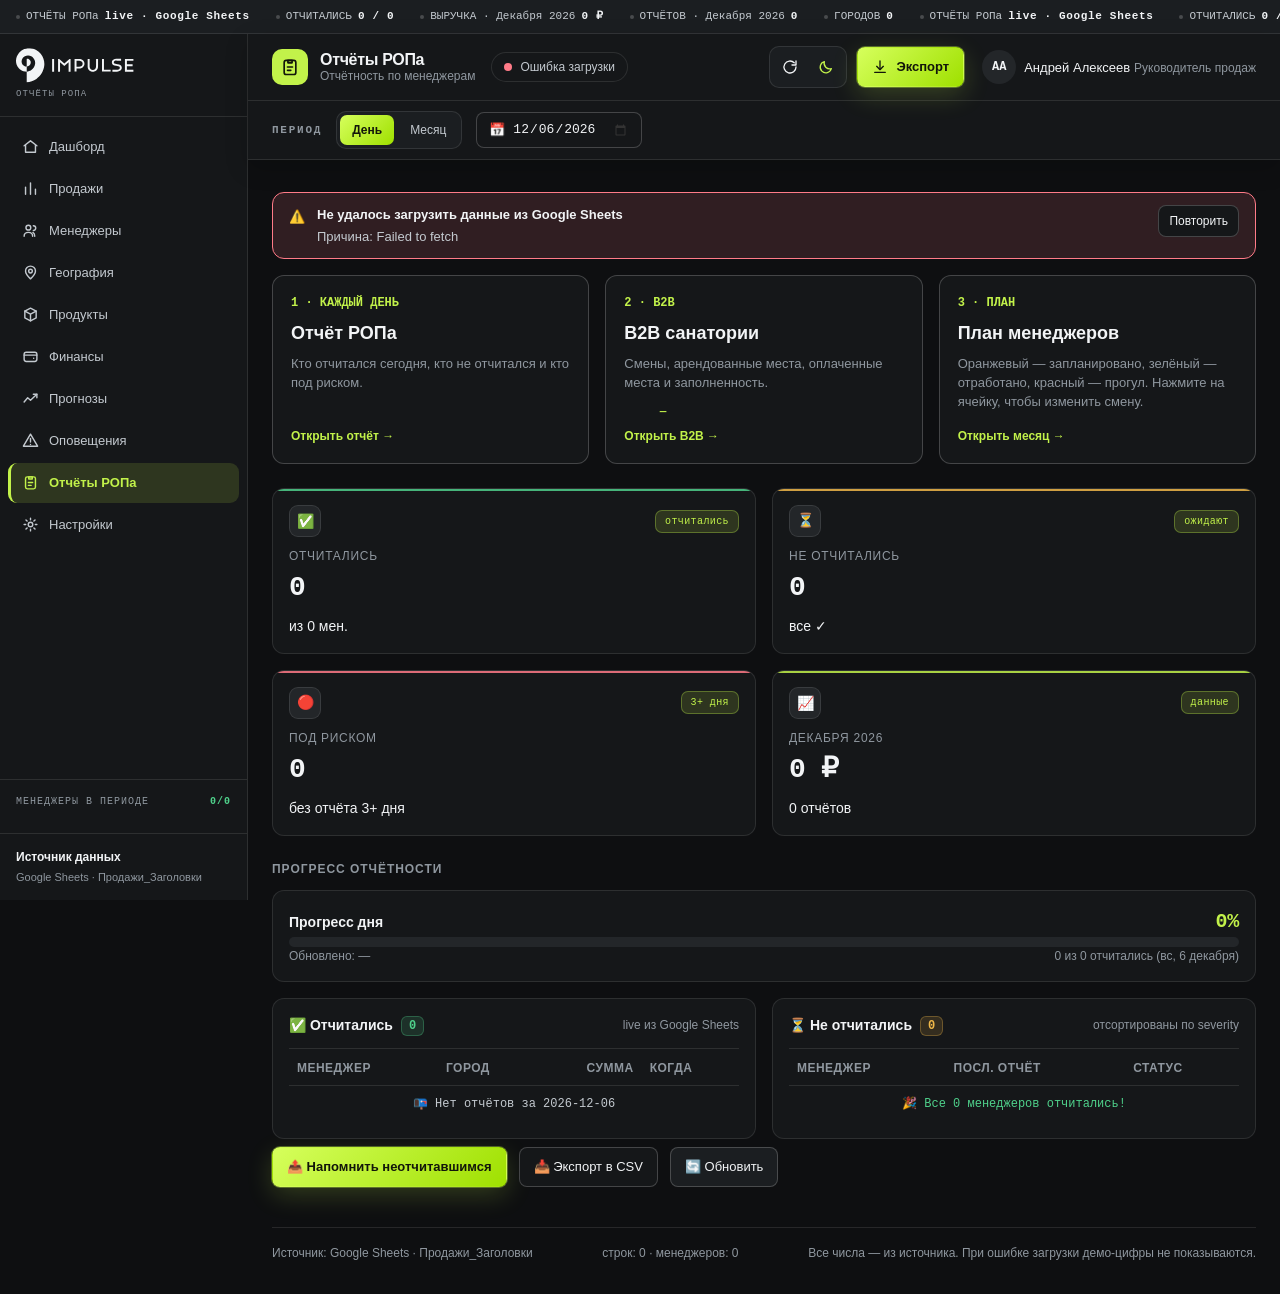
==== daily-report.html @ 3063cf3e "Plan editor: shared VPS plan in daily-report month heatmap" ====
<!DOCTYPE html>
<html lang="ru" data-theme="dark">
<head>
<meta charset="UTF-8">
<meta name="viewport" content="width=device-width, initial-scale=1">
<meta name="description" content="SalesControl — Отчёты РОПа: контроль отчётности менеджеров, календарь и детализация по дням.">
<meta name="color-scheme" content="dark light">
<meta name="theme-color" content="#0e0f11">
<link rel="icon" href="data:image/svg+xml,%3Csvg xmlns='http://www.w3.org/2000/svg' viewBox='0 0 32 32'%3E%3Crect width='32' height='32' rx='8' fill='%23c2f24a'/%3E%3Cpath d='M8 21V13M14 21V9M20 21V16M26 21V11' stroke='%230e0f11' stroke-width='3' stroke-linecap='round'/%3E%3C/svg%3E">
<title>SalesControl — Отчёты РОПа</title>
<style>
/* ============================================================
   SALESCONTROL v2 — tokens
   Одна акцентная линия (lime) + нейтральная шкала.
   Семантический цвет только для отклонений (рост/падение/риск).
   ============================================================ */
:root{
  color-scheme: dark;
  --bg:#0e0f11;
  --surface:#151719;
  --surface-2:#1b1e21;
  --surface-3:#232629;
  --line:rgba(255,255,255,.10);
  --line-strong:rgba(255,255,255,.20);
  --txt:#f2f4f6;
  --txt-2:#c3c9cf;
  --txt-3:#8f979f;
  --accent:#c2f24a;
  --accent-ink:#12160a;
  --accent-soft:rgba(194,242,74,.14);
  --pos:#4fd18b;
  --pos-soft:rgba(79,209,139,.14);
  --neg:#ff7b88;
  --neg-soft:rgba(255,123,136,.14);
  --warn:#f0b849;
  --warn-soft:rgba(240,184,73,.14);
  --c1:#8ab4ff; --c2:#e0af68; --c3:#9ece6a; --c4:#c3a0f5; --c5:#7dcfff; --c6:#f28aa0;
  --sans:-apple-system,BlinkMacSystemFont,'Segoe UI',Roboto,'Helvetica Neue',Arial,sans-serif;
  --mono:ui-monospace,SFMono-Regular,'SF Mono',Menlo,Consolas,'Liberation Mono',monospace;
  --fs-xs:12px; --fs-sm:13px; --fs-md:14px; --fs-lg:16px; --fs-xl:20px;
  --sp-1:4px; --sp-2:8px; --sp-3:12px; --sp-4:16px; --sp-6:24px; --sp-8:32px;
  --r:12px; --r-sm:8px;
  --shadow:0 1px 2px rgba(0,0,0,.28), 0 4px 12px rgba(0,0,0,.20);
  --dur:.2s;
}
[data-theme="light"]{
  color-scheme: light;
  --bg:#f7f8f9;
  --surface:#ffffff;
  --surface-2:#f2f4f6;
  --surface-3:#e8ebee;
  --line:rgba(16,20,24,.12);
  --line-strong:rgba(16,20,24,.24);
  --txt:#16191c;
  --txt-2:#41474d;
  --txt-3:#616970;
  --accent:#4a7a00;
  --accent-ink:#ffffff;
  --accent-soft:rgba(74,122,0,.10);
  --pos:#0f7a43;
  --pos-soft:rgba(15,122,67,.10);
  --neg:#c22a38;
  --neg-soft:rgba(194,42,56,.10);
  --warn:#8a5a00;
  --warn-soft:rgba(138,90,0,.10);
  --c1:#2f6fd0; --c2:#a06a12; --c3:#3f7d2f; --c4:#7449c0; --c5:#1c7c94; --c6:#c04566;
  --shadow:0 1px 2px rgba(16,20,24,.06), 0 4px 12px rgba(16,20,24,.05);
}

*,*::before,*::after{box-sizing:border-box}
html,body{margin:0;padding:0}
body{
  font-family:var(--sans);
  font-size:var(--fs-md);
  line-height:1.5;
  background:var(--bg);
  color:var(--txt);
  -webkit-font-smoothing:antialiased;
  min-height:100dvh;
}
h1,h2,h3{margin:0;font-weight:600;letter-spacing:-.01em}
button,select,input{font:inherit;color:inherit}
.num{font-family:var(--mono);font-variant-numeric:tabular-nums;letter-spacing:-.01em}
.vh{position:absolute!important;width:1px;height:1px;margin:-1px;padding:0;overflow:hidden;clip:rect(0 0 0 0);white-space:nowrap;border:0}

:focus-visible{outline:2px solid var(--accent);outline-offset:2px;border-radius:6px}
.skip{position:absolute;left:var(--sp-4);top:-60px;z-index:99;background:var(--surface);color:var(--txt);
  border:1px solid var(--line-strong);border-radius:var(--r-sm);padding:10px 14px;transition:top var(--dur)}
.skip:focus{top:var(--sp-4)}

::-webkit-scrollbar{width:10px;height:10px}
::-webkit-scrollbar-thumb{background:var(--surface-3);border-radius:8px;border:2px solid transparent;background-clip:content-box}
::-webkit-scrollbar-thumb:hover{background:var(--line-strong);background-clip:content-box}

/* ===== layout shell ===== */
.wrap{max-width:1440px;margin:0 auto;padding:20px var(--sp-6) var(--sp-8)}
@media(max-width:700px){.wrap{padding:16px var(--sp-4) var(--sp-6)}}

.topbar{position:relative;top:auto;z-index:20;background:var(--surface);border-bottom:1px solid var(--line)}
.topbar__in{max-width:1440px;margin:0 auto;padding:var(--sp-3) var(--sp-6);display:flex;align-items:center;gap:var(--sp-4);flex-wrap:wrap}
@media(max-width:700px){.topbar__in{padding:var(--sp-3) var(--sp-4)}}
.brand{display:flex;align-items:center;gap:var(--sp-3);min-width:0}
.brand__mark{width:36px;height:36px;border-radius:10px;background:var(--accent);color:var(--accent-ink);
  display:grid;place-items:center;flex-shrink:0}
.brand__mark svg{width:20px;height:20px}
.brand__name{font-size:var(--fs-lg);font-weight:600;line-height:1.15;letter-spacing:-.02em}
.brand__sub{font-size:var(--fs-xs);color:var(--txt-3);line-height:1.2}
.topbar__spacer{flex:1 1 auto}
.topbar__actions{display:flex;align-items:center;gap:var(--sp-2);flex-wrap:wrap}

.btn{display:inline-flex;align-items:center;justify-content:center;gap:var(--sp-2);
  min-height:40px;padding:0 14px;border-radius:var(--r-sm);border:1px solid var(--line-strong);
  background:var(--surface);color:var(--txt);font-size:var(--fs-sm);font-weight:500;cursor:pointer;
  transition:background var(--dur),border-color var(--dur),color var(--dur)}
.btn:hover{background:var(--surface-2);border-color:var(--txt-3)}
.btn svg{width:16px;height:16px;flex-shrink:0}
.btn--primary{background:var(--accent);color:var(--accent-ink);border-color:transparent;font-weight:600}
.btn--primary:hover{background:var(--accent);filter:brightness(1.06)}
.btn--icon{padding:0;width:40px}
.btn--sm{min-height:32px;padding:0 10px;font-size:var(--fs-xs)}
.btn[aria-pressed="true"]{border-color:var(--accent);color:var(--accent)}
.kbd{font-family:var(--mono);font-size:11px;color:var(--txt-3);border:1px solid var(--line);border-radius:5px;padding:1px 5px}

.user{display:flex;align-items:center;gap:var(--sp-2);padding-left:var(--sp-2)}
.user__ava{width:34px;height:34px;border-radius:50%;background:var(--surface-3);color:var(--txt);
  display:grid;place-items:center;font-size:var(--fs-xs);font-weight:600;font-family:var(--mono)}
.user__name{font-size:var(--fs-sm);font-weight:500;line-height:1.2}
.user__role{font-size:var(--fs-xs);color:var(--txt-3);line-height:1.2}
@media(max-width:900px){.user__meta{display:none}}

/* ===== status ===== */
.status{display:inline-flex;align-items:center;gap:var(--sp-2);font-size:var(--fs-xs);color:var(--txt-2);
  border:1px solid var(--line);border-radius:20px;padding:5px 12px;background:var(--surface)}
.status__dot{width:8px;height:8px;border-radius:50%;background:var(--txt-3);flex-shrink:0}
.status--live .status__dot{background:var(--pos)}
.status--stale .status__dot{background:var(--warn)}
.status--error .status__dot{background:var(--neg)}
.status--loading .status__dot{background:var(--c1)}

/* ===== filters ===== */
.filters{display:flex;gap:var(--sp-2);flex-wrap:wrap;padding:var(--sp-4) 0 var(--sp-2)}
.fld{display:inline-flex;flex-direction:column;gap:3px;min-width:0}
.fld label{font-size:var(--fs-xs);color:var(--txt-3)}
.fld select{min-height:40px;padding:0 32px 0 12px;border-radius:var(--r-sm);border:1px solid var(--line-strong);
  background-color:var(--surface);font-size:var(--fs-sm);cursor:pointer;appearance:none;max-width:220px;
  background-image:url("data:image/svg+xml,%3Csvg xmlns='http://www.w3.org/2000/svg' width='10' height='6' viewBox='0 0 10 6'%3E%3Cpath d='M1 1l4 4 4-4' stroke='%238f979f' stroke-width='1.5' fill='none' stroke-linecap='round'/%3E%3C/svg%3E");
  background-repeat:no-repeat;background-position:right 11px center}
.fld select:hover{border-color:var(--txt-3)}

/* ===== banner ===== */
.banner{display:flex;align-items:flex-start;gap:var(--sp-3);padding:var(--sp-3) var(--sp-4);border-radius:var(--r);
  border:1px solid var(--line-strong);background:var(--surface);margin:var(--sp-3) 0;font-size:var(--fs-sm)}
.banner--error{border-color:var(--neg);background:var(--neg-soft)}
.banner--warn{border-color:var(--warn);background:var(--warn-soft)}
.banner__ic{flex-shrink:0;margin-top:2px}
.banner__ic svg{width:18px;height:18px}
.banner__body{flex:1;min-width:0}
.banner__title{font-weight:600;margin-bottom:2px}
.banner__text{color:var(--txt-2)}

/* ===== cards & grids ===== */
.card{background:var(--surface);border:1px solid var(--line);border-radius:var(--r);padding:var(--sp-4);
  display:flex;flex-direction:column;min-width:0}
.card--quiet{background:transparent}
.card__head{display:flex;align-items:center;justify-content:space-between;gap:var(--sp-3);margin-bottom:var(--sp-3);flex-wrap:wrap}
.segs{display:flex;flex-wrap:wrap;gap:4px}
.segs .btn{min-height:28px;padding:0 9px;font-size:11px;border-radius:7px}
.segs .btn[aria-pressed="true"]{background:var(--lime);color:var(--lime-ink);border-color:transparent}
.card__title{font-size:var(--fs-md);font-weight:600}
.card__sub{font-size:var(--fs-xs);color:var(--txt-3);font-weight:400;margin-top:1px}
.card__tools{display:flex;align-items:center;gap:var(--sp-2);flex-shrink:0}

.section{margin-top:var(--sp-4)}
.section__title{font-size:var(--fs-xs);text-transform:uppercase;letter-spacing:.08em;color:var(--txt-3);
  margin:var(--sp-6) 0 var(--sp-3)}
.grid{display:grid;gap:var(--sp-4)}
.grid--hero{grid-template-columns:1.5fr 1fr 1fr}
.grid--charts{grid-template-columns:1.9fr 1fr}
.grid--mid{grid-template-columns:1.2fr 1.5fr 1fr}
.grid--bot{grid-template-columns:repeat(3,1fr)}
@media(max-width:1320px){
  .grid--hero{grid-template-columns:1fr 1fr}
  .grid--hero > :first-child{grid-column:1/-1}
  .grid--mid,.grid--bot{grid-template-columns:1fr 1fr}
  .grid--mid > :last-child,.grid--bot > :last-child{grid-column:1/-1}
}
@media(max-width:820px){
  .grid--hero,.grid--charts,.grid--mid,.grid--bot{grid-template-columns:1fr}
  .grid--hero > :first-child,.grid--mid > :last-child,.grid--bot > :last-child{grid-column:auto}
}

/* ===== KPI ===== */
.kpi__label{font-size:var(--fs-xs);color:var(--txt-3);text-transform:uppercase;letter-spacing:.06em}
.kpi__value{font-family:var(--mono);font-weight:600;letter-spacing:-.02em;line-height:1.1;margin-top:var(--sp-2)}
.card--hero .kpi__value{font-size:clamp(28px,3.4vw,40px)}
.kpi__value{font-size:clamp(22px,2.4vw,28px)}
.kpi__foot{margin-top:auto;padding-top:var(--sp-3);display:flex;align-items:center;gap:var(--sp-2);flex-wrap:wrap}
.delta{display:inline-flex;align-items:center;gap:5px;font-family:var(--mono);font-size:var(--fs-xs);font-weight:600;
  padding:3px 8px;border-radius:6px;background:var(--surface-2);color:var(--txt-2)}
.delta--up{color:var(--pos);background:var(--pos-soft)}
.delta--down{color:var(--neg);background:var(--neg-soft)}
.delta svg{width:12px;height:12px}
.delta__note{font-size:var(--fs-xs);color:var(--txt-3);font-family:var(--sans);font-weight:400}
.spark{margin-top:var(--sp-3);height:44px}
.spark svg{display:block;width:100%;height:44px}

.meter{height:8px;border-radius:6px;background:var(--surface-3);overflow:hidden;margin-top:var(--sp-2)}
.meter__fill{height:100%;border-radius:6px;background:var(--accent)}
.meter__fill--over{background:var(--pos)}
.meter__fill--risk{background:var(--warn)}
.factrow{display:flex;justify-content:space-between;gap:var(--sp-2);font-size:var(--fs-xs);color:var(--txt-2);margin-top:var(--sp-2)}
.factrow b{font-family:var(--mono);color:var(--txt);font-weight:600}

/* ===== charts ===== */
.chart{position:relative;width:100%}
.chart svg{display:block;width:100%;overflow:visible}
.chart:focus-visible{outline:2px solid var(--accent);outline-offset:4px;border-radius:6px}
.axis{display:flex;justify-content:space-between;font-family:var(--mono);font-size:var(--fs-xs);color:var(--txt-3);margin-top:var(--sp-2)}
.chart-hint{font-size:var(--fs-xs);color:var(--txt-3);margin-top:var(--sp-2)}
.tip{position:fixed;z-index:60;pointer-events:none;opacity:0;transition:opacity .12s;
  background:var(--surface);border:1px solid var(--line-strong);border-radius:var(--r-sm);
  padding:8px 11px;box-shadow:var(--shadow);font-size:var(--fs-xs);min-width:150px}
.tip[data-on="1"]{opacity:1}
.tip__t{font-weight:600;margin-bottom:4px;display:block}
.tip__r{display:flex;justify-content:space-between;gap:16px;color:var(--txt-2)}
.tip__r b{font-family:var(--mono);color:var(--txt);font-weight:600}

details.data-alt{margin-top:var(--sp-3);border-top:1px solid var(--line);padding-top:var(--sp-2)}
details.data-alt summary{font-size:var(--fs-xs);color:var(--txt-3);cursor:pointer;padding:4px 0;min-height:24px}
details.data-alt summary:hover{color:var(--txt)}
details.data-alt .scroll{max-height:220px;overflow:auto;margin-top:var(--sp-2)}

/* ===== stacked bar (payments) ===== */
.stack{display:flex;height:14px;border-radius:7px;overflow:hidden;background:var(--surface-3);gap:2px}
.stack__seg{height:100%}
.legend{display:flex;flex-direction:column;gap:2px;margin-top:var(--sp-3)}
.legend__row{display:grid;grid-template-columns:12px 1fr auto auto;align-items:center;gap:var(--sp-2);
  padding:7px 4px;border-radius:6px;font-size:var(--fs-sm)}
.legend__row:hover{background:var(--surface-2)}
.legend__dot{width:10px;height:10px;border-radius:3px}
.legend__label{color:var(--txt-2);overflow:hidden;text-overflow:ellipsis;white-space:nowrap}
.legend__pct{font-family:var(--mono);font-size:var(--fs-sm);font-weight:600;min-width:44px;text-align:right}
.legend__val{font-family:var(--mono);font-size:var(--fs-xs);color:var(--txt-3);min-width:96px;text-align:right}

/* ===== lists ===== */
.scroll{overflow-y:auto;flex:1;min-height:0}
.rank{display:grid;grid-template-columns:22px 1fr auto;align-items:center;gap:var(--sp-3);
  padding:8px 6px;border-radius:var(--r-sm)}
.rank:hover{background:var(--surface-2)}
.rank__n{font-family:var(--mono);font-size:var(--fs-xs);color:var(--txt-3);text-align:right}
.rank__body{min-width:0}
.rank__name{font-size:var(--fs-sm);margin-bottom:5px;white-space:nowrap;overflow:hidden;text-overflow:ellipsis}
.rank__name span{color:var(--txt-3);font-family:var(--mono);font-size:var(--fs-xs)}
.rank__track{height:6px;border-radius:4px;background:var(--surface-3);overflow:hidden}
.rank__fill{height:100%;border-radius:4px;background:var(--c1)}
.rank--lead .rank__fill{background:var(--accent)}
.rank--lead .rank__n{color:var(--accent);font-weight:700}
.rank__val{font-family:var(--mono);font-size:var(--fs-sm);font-weight:600;text-align:right;white-space:nowrap}

.feed{display:flex;flex-direction:column;gap:2px}
.feed__i{display:flex;gap:var(--sp-3);align-items:flex-start;padding:8px 6px;border-radius:var(--r-sm)}
.feed__i:hover{background:var(--surface-2)}
.feed__ic{width:26px;height:26px;border-radius:8px;display:grid;place-items:center;flex-shrink:0;
  background:var(--pos-soft);color:var(--pos)}
.feed__ic svg{width:14px;height:14px}
.feed__body{flex:1;min-width:0}
.feed__top{display:flex;gap:var(--sp-2);align-items:baseline;font-size:var(--fs-sm)}
.feed__amt{margin-left:auto;font-family:var(--mono);font-weight:600}
.feed__meta{font-size:var(--fs-xs);color:var(--txt-3);margin-top:1px}
.feed__time{font-family:var(--mono);font-size:var(--fs-xs);color:var(--txt-3);flex-shrink:0}

table.tbl{width:100%;border-collapse:collapse;font-size:var(--fs-sm)}
.tbl caption{text-align:left;font-size:var(--fs-xs);color:var(--txt-3);padding-bottom:var(--sp-2)}
.tbl th{text-align:left;font-size:var(--fs-xs);font-weight:600;color:var(--txt-3);padding:8px;
  border-bottom:1px solid var(--line);background:var(--surface);position:sticky;top:0;z-index:1}
.tbl td{padding:9px 8px;border-bottom:1px solid var(--line);color:var(--txt-2);font-family:var(--mono);font-size:var(--fs-xs)}
.tbl td.name{font-family:var(--sans);color:var(--txt);font-size:var(--fs-sm)}
.tbl td.amt{text-align:right;color:var(--txt);font-weight:600}
.tbl tbody tr:hover{background:var(--surface-2)}
.tbl tbody tr:last-child td{border-bottom:none}
.tag{display:inline-flex;align-items:center;gap:5px;font-size:var(--fs-xs);padding:2px 8px;border-radius:6px;
  border:1px solid var(--line-strong);color:var(--txt-2);font-family:var(--sans)}
.tag svg{width:12px;height:12px}

.alert{display:flex;align-items:center;gap:var(--sp-3);padding:10px 12px;border-radius:var(--r-sm);
  margin-bottom:6px;border:1px solid var(--line);background:var(--surface-2);width:100%;text-align:left;cursor:pointer;min-height:44px}
.alert:hover{border-color:var(--line-strong)}
.alert__ic{width:26px;height:26px;border-radius:7px;display:grid;place-items:center;flex-shrink:0}
.alert__ic svg{width:14px;height:14px}
.alert--error .alert__ic{background:var(--neg-soft);color:var(--neg)}
.alert--warn .alert__ic{background:var(--warn-soft);color:var(--warn)}
.alert__t{flex:1;font-size:var(--fs-sm);min-width:0;display:flex;flex-direction:column;gap:2px}
.alert__n{font-family:var(--mono);font-size:var(--fs-sm);font-weight:700}
.alert--error .alert__n{color:var(--neg)}
.alert--warn .alert__n{color:var(--warn)}
.badge{display:inline-flex;align-items:center;justify-content:center;min-width:22px;height:20px;padding:0 7px;
  border-radius:6px;font-family:var(--mono);font-size:var(--fs-xs);font-weight:600;background:var(--surface-3);color:var(--txt-2)}
.badge--risk{background:var(--neg-soft);color:var(--neg)}

.empty{padding:22px 8px;text-align:center;color:var(--txt-3);font-size:var(--fs-sm)}
.skeleton{border-radius:6px;background:var(--surface-3);position:relative;overflow:hidden}
.skeleton::after{content:'';position:absolute;inset:0;transform:translateX(-100%);
  background:linear-gradient(90deg,transparent,rgba(255,255,255,.06),transparent);animation:sk 1.4s infinite}
@keyframes sk{100%{transform:translateX(100%)}}
.sk-line{height:12px;margin-bottom:8px}
.sk-val{height:32px;width:60%;margin:10px 0}

/* ===== command palette ===== */
dialog.cmdk{border:1px solid var(--line-strong);border-radius:var(--r);padding:0;width:min(560px,92vw);
  background:var(--surface);color:var(--txt);box-shadow:var(--shadow);margin-top:12vh}
dialog.cmdk::backdrop{background:rgba(0,0,0,.55)}
.cmdk__in{display:flex;align-items:center;gap:var(--sp-3);padding:14px 16px;border-bottom:1px solid var(--line)}
.cmdk__in svg{width:18px;height:18px;color:var(--txt-3);flex-shrink:0}
.cmdk__in input{flex:1;background:none;border:none;outline:none;font-size:var(--fs-lg)}
.cmdk__list{max-height:min(50vh,380px);overflow-y:auto;padding:6px;margin:0;list-style:none}
.cmdk__i{display:flex;align-items:center;gap:var(--sp-3);padding:10px 12px;border-radius:var(--r-sm);
  cursor:pointer;font-size:var(--fs-sm);width:100%;text-align:left;background:none;border:1px solid transparent;min-height:44px}
.cmdk__i[aria-selected="true"]{background:var(--accent-soft);border-color:var(--accent)}
.cmdk__i svg{width:16px;height:16px;color:var(--txt-3);flex-shrink:0}
.cmdk__meta{margin-left:auto;font-family:var(--mono);font-size:var(--fs-xs);color:var(--txt-3)}

.foot{margin-top:var(--sp-8);padding-top:var(--sp-4);border-top:1px solid var(--line);
  font-size:var(--fs-xs);color:var(--txt-3);display:flex;gap:var(--sp-4);flex-wrap:wrap;justify-content:space-between}
.foot a{color:var(--txt-2)}

@media print{
  .topbar,.filters,.foot,.card__tools,.skip,dialog{display:none!important}
  body{background:#fff;color:#000}
  .card{break-inside:avoid;border-color:#ccc}
  .grid{gap:8px}
}
@media(prefers-reduced-motion:reduce){
  *{animation-duration:.001ms!important;animation-iteration-count:1!important;transition-duration:.001ms!important}
}










/*SKIN-START — лайм-скин + анимации (шрифты не меняются) */
:root{
  --lime:#c2f24a; --lime-ink:#12160a; --lime-soft:rgba(194,242,74,.14);
  --violet:#a07bff; --violet-soft:rgba(139,92,255,.16);
  --grad-lime:linear-gradient(135deg,#d6ff5c,#9fe000);
  --grad-violet:linear-gradient(135deg,#a07bff,#6d3bff);
  --grad-hero:radial-gradient(120% 140% at 0% 0%,#1b2a22 0%,var(--surface) 46%),
              linear-gradient(135deg,rgba(194,242,74,.16),rgba(139,92,255,.12));
  --glow-lime:0 0 0 1px rgba(194,242,74,.35),0 8px 26px rgba(194,242,74,.20);
  --ease:cubic-bezier(.16,1,.3,1);
}
[data-theme="light"]{
  --lime:#4a7a00; --lime-ink:#12160a; --lime-soft:rgba(122,190,0,.16);
  --violet:#5a2ce0; --violet-soft:rgba(109,59,255,.10);
  --grad-lime:linear-gradient(135deg,#cbf75f,#93d400);
  --grad-violet:linear-gradient(135deg,#7d55ff,#5a2ce0);
  --grad-hero:radial-gradient(120% 140% at 0% 0%,#eefbd6 0%,#fff 46%),
              linear-gradient(135deg,rgba(122,190,0,.16),rgba(109,59,255,.08));
  --glow-lime:0 0 0 1px rgba(122,190,0,.40),0 10px 28px rgba(122,190,0,.16);
}

/* бегущая строка */
.loadbar{position:fixed;top:0;left:0;height:2px;width:0;z-index:500;background:var(--grad-lime);
  box-shadow:0 0 10px rgba(194,242,74,.55);animation:loadbar 1.1s var(--ease) forwards}
@keyframes loadbar{to{width:100%;opacity:0}}

.ticker{position:sticky;top:0;z-index:60;height:34px;overflow:hidden;
  background:var(--surface-2);border-bottom:1px solid var(--line)}
.ticker__track{display:flex;align-items:center;gap:26px;height:100%;width:max-content;white-space:nowrap;
  padding-left:16px;animation:tick-scroll 52s linear infinite}
.ticker:hover .ticker__track,.ticker:focus-within .ticker__track{animation-play-state:paused}
@keyframes tick-scroll{to{transform:translateX(-50%)}}
.tick{display:inline-flex;align-items:center;gap:6px;font-family:var(--mono);font-size:11px;color:var(--txt-2)}
.tick b{color:var(--txt);font-weight:600;letter-spacing:.06em}
.tick .up{color:var(--pos)} .tick .down{color:var(--neg)} .tick .flat{color:var(--txt-3)}
.tick__dot{width:4px;height:4px;border-radius:50%;background:var(--line-strong);flex:0 0 4px}

/* каркас: сайдбар + контент */
.app{display:flex;align-items:flex-start}
.mainc{flex:1;min-width:0;position:relative}
.mainc::before{content:'';position:absolute;inset:0;pointer-events:none;z-index:0;
  background-image:radial-gradient(var(--line) .7px,transparent .7px);background-size:26px 26px;opacity:.6;
  -webkit-mask:radial-gradient(ellipse 85% 55% at 50% 0%,#000,transparent 80%);
  mask:radial-gradient(ellipse 85% 55% at 50% 0%,#000,transparent 80%)}
.mainc > *{position:relative;z-index:1}

.sidebar{position:sticky;top:34px;flex:0 0 248px;width:248px;height:calc(100dvh - 34px);overflow:auto;
  display:flex;flex-direction:column;background:var(--surface);border-right:1px solid var(--line);z-index:50}
.sb__logo{display:flex;align-items:center;gap:11px;padding:14px 16px;border-bottom:1px solid var(--line)}
.sb__mark{width:34px;height:34px;border-radius:9px;background:var(--grad-lime);color:var(--lime-ink);
  display:flex;align-items:center;justify-content:center;box-shadow:var(--glow-lime);flex:0 0 34px}
.sb__mark svg{width:19px;height:19px}
.sb__name{display:block;font-size:13px;font-weight:700;letter-spacing:.06em}
.sb__sub{display:block;font-family:var(--mono);font-size:9px;color:var(--txt-3);letter-spacing:.12em;text-transform:uppercase}
.nav{padding:10px 8px;flex:1;display:flex;flex-direction:column;gap:2px}
.nav__item{display:flex;align-items:center;gap:10px;padding:9px 11px;border-radius:9px;min-height:40px;
  background:none;border:0;border-left:3px solid transparent;color:var(--txt-2);font:inherit;font-size:13px;
  text-align:left;cursor:pointer;transition:background .2s var(--ease),color .2s var(--ease)}
.nav__item:hover{background:var(--surface-2);color:var(--txt)}
.nav__item[aria-current="true"]{background:var(--lime-soft);color:var(--lime);border-left-color:var(--lime);font-weight:600}
.nav__item svg{width:17px;height:17px;flex:0 0 17px}
.nav__badge{margin-left:auto}
.sb__block{padding:14px 16px;border-top:1px solid var(--line)}
.sb__head{display:flex;justify-content:space-between;align-items:center;font-family:var(--mono);font-size:10px;
  letter-spacing:.1em;text-transform:uppercase;color:var(--txt-3);margin-bottom:10px}
.sb__head b{font-family:var(--mono);color:var(--pos);font-weight:600}
.avatars{display:flex;flex-wrap:wrap;gap:5px}
.avatar{width:27px;height:27px;border-radius:50%;display:flex;align-items:center;justify-content:center;
  font-family:var(--mono);font-size:9px;font-weight:600;color:#0b0f08;transition:transform .25s var(--ease)}
.avatar:hover{transform:translateY(-2px) scale(1.08)}
.avatar--more{background:var(--surface-3);color:var(--txt-2);border:1px solid var(--line)}
.sb__t{font-size:12px;font-weight:600;margin-bottom:4px}
.sb__d{font-size:11px;color:var(--txt-3);line-height:1.45}

/* кнопки и бейджи */
.btn--lime{background:var(--grad-lime);color:var(--lime-ink);border-color:transparent;box-shadow:var(--glow-lime);font-weight:600}
.btn--lime:hover{transform:translateY(-2px)}
.btn--violet{background:var(--grad-violet);color:#fff;border-color:transparent;font-weight:600}
.btn--violet:hover{transform:translateY(-2px);box-shadow:0 8px 24px rgba(139,92,255,.32)}
.btn{transition:transform .2s var(--ease),border-color .2s,color .2s,background .2s}
.btn--dot{position:relative}
.badge--float{position:absolute;top:-7px;right:-7px;min-width:19px;height:19px;padding:0 5px;border-radius:9px;
  background:var(--neg);color:#12160a;font-family:var(--mono);font-size:10px;font-weight:700;
  display:flex;align-items:center;justify-content:center}
.chip{display:inline-flex;align-items:center;gap:4px;font-family:var(--mono);font-size:10px;padding:3px 9px;
  border-radius:7px;color:var(--lime);background:var(--lime-soft);
  border:1px solid color-mix(in srgb,var(--lime) 32%,transparent);letter-spacing:.04em}
.chip--mut{color:var(--txt-3);background:var(--surface-2);border-color:var(--line)}
.status--live .status__dot{animation:led 2.4s ease-in-out infinite}
@keyframes led{0%,100%{opacity:1}50%{opacity:.35}}

/* KPI-карточки */
.card{transition:transform .3s var(--ease),border-color .3s var(--ease),box-shadow .3s var(--ease);
  animation:rise-in .45s var(--ease) both}
.grid > .card:nth-child(2){animation-delay:.04s}
.grid > .card:nth-child(3){animation-delay:.08s}
.grid > .card:nth-child(4){animation-delay:.12s}
.grid > .card:nth-child(5){animation-delay:.16s}
@keyframes rise-in{from{opacity:0;transform:translateY(10px)}to{opacity:1;transform:none}}
.card--kpi{position:relative;overflow:hidden}
.card--kpi::before{content:'';position:absolute;top:0;left:0;right:0;height:2px;background:var(--acc,var(--lime));opacity:.85}
.card--kpi:hover{transform:translateY(-4px);border-color:var(--line-strong);box-shadow:0 16px 36px rgba(0,0,0,.28)}
[data-theme="light"] .card--kpi:hover{box-shadow:0 16px 32px rgba(16,25,10,.12)}
.kpi__top{display:flex;align-items:center;justify-content:space-between;gap:8px;margin-bottom:10px}
.kpi__ic{width:32px;height:32px;border-radius:9px;display:flex;align-items:center;justify-content:center;
  background:var(--surface-3);border:1px solid var(--line);color:var(--acc,var(--lime))}
.kpi__ic svg{width:17px;height:17px}

/* топ-менеджер */
.card--tm{background:var(--grad-hero);border-color:var(--line-strong);position:relative;overflow:hidden}
.tm__crown{position:absolute;top:-10px;right:14px;font-size:92px;line-height:1;opacity:.16;transform:rotate(12deg);pointer-events:none;filter:saturate(.6)}
.tm__body{display:flex;align-items:center;gap:12px;margin-top:4px}
.tm__ava{width:46px;height:46px;border-radius:50%;background:var(--grad-violet);color:#fff;flex:0 0 46px;
  display:flex;align-items:center;justify-content:center;font-family:var(--mono);font-size:15px;font-weight:700}
.tm__name{font-size:16px;font-weight:700;letter-spacing:-.01em;overflow:hidden;text-overflow:ellipsis;white-space:nowrap}
.tm__rev{font-family:var(--mono);font-size:18px;font-weight:700;color:var(--lime);letter-spacing:-.03em;margin-top:2px}
.ring{position:relative;width:52px;height:52px;flex:0 0 52px}
.ring svg{transform:rotate(-90deg);display:block}
.ring i{position:absolute;inset:0;display:flex;align-items:center;justify-content:center;font-style:normal;
  font-family:var(--mono);font-size:11px;font-weight:700;color:var(--lime)}
.tm__stats{display:flex;gap:16px;margin-top:12px;padding-top:12px;border-top:1px solid var(--line)}
.tm__stat{display:flex;flex-direction:column;gap:2px}
.tm__stat span{font-family:var(--mono);font-size:9.5px;letter-spacing:.1em;text-transform:uppercase;color:var(--txt-3)}
.tm__stat b{font-family:var(--mono);font-size:14px;font-weight:700}

/* сетка героя: выручка · план · средний */
.grid--hero{grid-template-columns:1.4fr 1fr 1fr}
@media(max-width:1560px){
  .grid--hero{grid-template-columns:1.4fr 1fr 1fr}
  .grid--hero > .card--tm{grid-column:span 4}
  .card--tm .tm__body{gap:16px}
}
@media(max-width:1180px){
  .grid--hero{grid-template-columns:repeat(2,1fr)}
  .grid--hero > .card--tm{grid-column:span 2}
}
@media(max-width:900px){
  .app{flex-direction:column}
  .sidebar{position:static;width:100%;flex:none;height:auto;border-right:none;border-bottom:1px solid var(--line)}
  .nav{flex-direction:row;overflow-x:auto;padding:8px}
  .nav__item{white-space:nowrap;border-left:0;border-bottom:3px solid transparent}
  .nav__item[aria-current="true"]{border-left-color:transparent;border-bottom-color:var(--lime)}
  .sb__block{display:none}
  .grid--hero,.grid--hero > .card--tm{grid-template-columns:1fr;grid-column:auto}
}
@media print{.ticker,.sidebar,.loadbar{display:none!important}}
@media(prefers-reduced-motion:reduce){
  .ticker__track,.loadbar,.card{animation:none!important}
  .card--kpi:hover,.btn--lime:hover,.btn--violet:hover{transform:none}
  .status--live .status__dot{animation:none}
}
@keyframes spark-dash{to{stroke-dashoffset:0}}
.sum__p{margin:0 0 10px;font-size:13px;line-height:1.55;color:var(--txt-2)}
.sum__p:first-child{color:var(--txt);font-weight:600}

/* широкая карточка топ-менеджера: герой слева, статы справа */
@media(min-width:1181px){
  .grid--hero > .card--tm{display:grid;column-gap:28px;align-items:center;
    grid-template-columns:minmax(320px,560px) 1fr;
    grid-template-areas:"top top" "label label" "body stats"}
  .grid--hero > .card--tm .kpi__top{grid-area:top}
  .grid--hero > .card--tm .kpi__label{grid-area:label}
  .grid--hero > .card--tm .tm__body{grid-area:body}
  .grid--hero > .card--tm .tm__stats{grid-area:stats;justify-self:end;border-top:0;margin-top:0;padding-top:0;gap:32px}
}
@media(max-width:560px){.user{display:none}.topbar__actions{gap:8px}}

/* —— шапка v3: два яруса, группы действий, отдельная панель фильтров —— */
.mainc > .topbar{position:relative;top:auto;z-index:20;background:var(--surface)}
.topbar__in{padding:12px var(--sp-6);gap:16px;flex-wrap:nowrap}
.brand__txt{display:flex;flex-direction:column;min-width:0}
.topbar__actions{gap:10px;flex-wrap:nowrap}
.iconbar{display:flex;align-items:center;gap:2px;padding:3px;border:1px solid var(--line);border-radius:10px;background:var(--surface-2)}
.iconbar .btn--icon{border:0;background:transparent;min-width:34px;width:34px;height:34px;min-height:34px;border-radius:8px}
.iconbar .btn--icon:hover{background:var(--surface-3)}
.btn--quiet{background:var(--surface-2)}
.topbar__filters{border-top:1px solid var(--line);background:var(--surface)}
.filterbar{max-width:1440px;margin:0 auto;padding:10px var(--sp-6);display:flex;align-items:center;gap:14px;flex-wrap:wrap}
.filterbar__lb{font-family:var(--mono);font-size:11px;font-weight:600;letter-spacing:.16em;text-transform:uppercase;color:var(--txt-3)}
.filters{padding:0;gap:8px;flex:1 1 auto}
.fld{flex-direction:row;align-items:center;gap:7px}
.fld label{font-family:var(--mono);font-size:11px;letter-spacing:.06em;text-transform:uppercase;color:var(--txt-3);white-space:nowrap}
.fld select{min-height:36px;background:var(--surface);border-color:var(--line)}
.fld select:focus-visible{border-color:var(--lime)}
.fld input[type="date"],.fld input[type="month"]{min-height:36px;padding:0 10px;border-radius:var(--r-sm);border:1px solid var(--line);background-color:var(--surface);color:var(--txt);font-family:var(--mono);font-size:var(--fs-sm);cursor:pointer}
html[data-theme="dark"] .fld input[type="date"]::-webkit-calendar-picker-indicator,html[data-theme="dark"] .fld input[type="month"]::-webkit-calendar-picker-indicator{filter:invert(.7)}
@media(max-width:1100px){
  .topbar__in{flex-wrap:wrap}
  .topbar__spacer{display:none}
  .topbar__actions{width:100%;justify-content:flex-start;flex-wrap:wrap}
}
@media(max-width:700px){.filterbar{padding:10px var(--sp-4) 12px}.filters{display:grid;grid-template-columns:1fr 1fr;gap:8px 10px;width:100%}.fld{flex-direction:column;align-items:stretch;gap:3px;min-width:0}.fld select{width:100%}}

/* —— топ-менеджер внутри рейтинга менеджеров —— */
.tmw{position:relative;overflow:hidden;display:flex;align-items:center;gap:14px;
  margin:0 0 14px;padding:14px 16px;border:1px solid var(--line-strong);border-radius:var(--r);
  background:var(--grad-hero)}
.tmw::before{content:"";position:absolute;inset:0 auto 0 0;width:3px;background:var(--grad-lime)}
.tmw__crown{position:absolute;top:-10px;right:6px;font-size:52px;line-height:1;opacity:.10;transform:rotate(12deg);pointer-events:none;filter:saturate(.5)}
.tmw__main{flex:1 1 auto;min-width:0;display:flex;flex-direction:column;gap:2px}
.tmw__lb{font-family:var(--mono);font-size:10px;font-weight:600;letter-spacing:.1em;text-transform:uppercase;color:var(--txt-3);white-space:nowrap;overflow:hidden;text-overflow:ellipsis}
.tmw__main{padding-right:6px}
.tmw .tm__name{font-size:15px}
.tmw .tm__rev{font-size:19px;margin-top:0}
.tmw .tm__stats{margin-top:8px;padding-top:8px;border-top:1px solid var(--line);gap:22px}
.tmw .tm__ava{width:44px;height:44px;flex:0 0 44px}
.tmw .ring{flex:0 0 52px}
@media(max-width:520px){.tmw{flex-wrap:wrap}.tmw .ring{order:3}}
.chip--demo{border-color:var(--lime);color:var(--lime);font-family:var(--mono);font-size:10px;letter-spacing:.14em}
/*SKIN-END*/

/* —— логотип Impulse (вместо плейсхолдера SALESCONTROL) —— */
.logo-impulse{display:block;color:var(--txt);flex:0 0 auto}
.sb__logo--impulse{flex-direction:column;align-items:flex-start;gap:5px}
.sb__logo .logo-impulse{width:118px;height:35px}
.brand .logo-impulse{width:134px;height:39px}


/* ============================================================
   Отчёты РОПа — page additions (tokens inherited from dashboard)
   ============================================================ */
a.nav__item{text-decoration:none}
.grid--kpi4{grid-template-columns:repeat(4,1fr)}
@media(max-width:1280px){.grid--kpi4{grid-template-columns:1fr 1fr}}
@media(max-width:720px){.grid--kpi4{grid-template-columns:1fr}}

.progress-header{display:flex;justify-content:space-between;align-items:baseline;gap:var(--sp-3)}
.progress-title{font-size:var(--fs-md);font-weight:600}
.progress-percent{font-family:var(--mono);font-size:var(--fs-xl);font-weight:700;color:var(--lime)}
.progress-bar{height:10px;border-radius:6px;background:var(--surface-3);overflow:hidden}
.progress-fill{height:100%;border-radius:6px;background:var(--grad-lime);transition:width .4s var(--ease)}
.progress-meta{display:flex;justify-content:space-between;gap:var(--sp-2);font-size:var(--fs-xs);color:var(--txt-3);flex-wrap:wrap}

.reports-row{display:grid;grid-template-columns:1fr 1fr;gap:var(--sp-4)}
@media(max-width:1024px){.reports-row{grid-template-columns:1fr}}

.report-table{display:flex;flex-direction:column;min-width:0}
.report-table__header{display:flex;justify-content:space-between;align-items:center;gap:var(--sp-3);padding-bottom:var(--sp-3);border-bottom:1px solid var(--line);margin-bottom:2px;flex-wrap:wrap}
.report-table__title{font-size:var(--fs-md);font-weight:600;display:flex;align-items:center;gap:var(--sp-2);flex-wrap:wrap}
.report-table__hint{font-size:var(--fs-xs);color:var(--txt-3)}
.badge--reported{background:var(--pos-soft);color:var(--pos);border:1px solid color-mix(in srgb,var(--pos) 30%,transparent)}
.badge--pending{background:var(--warn-soft);color:var(--warn);border:1px solid color-mix(in srgb,var(--warn) 30%,transparent)}
.report-table table{width:100%;border-collapse:collapse;font-size:var(--fs-sm)}
.report-table th{text-align:left;font-size:var(--fs-xs);font-weight:600;letter-spacing:.04em;text-transform:uppercase;color:var(--txt-3);padding:8px;border-bottom:1px solid var(--line)}
.report-table td{padding:9px 8px;border-bottom:1px solid var(--line);color:var(--txt-2);font-family:var(--mono);font-size:var(--fs-xs)}
.report-table td.dim{color:var(--txt-3)}
.report-table td.amt{text-align:right;color:var(--txt);font-weight:600}
.report-table tbody tr:hover{background:var(--surface-2)}
.report-table tbody tr:last-child td{border-bottom:none}
.manager-cell{display:flex;align-items:center;gap:10px;min-width:0}
.manager-cell .avatar{flex:0 0 27px}
.manager-name{font-family:var(--sans);font-size:var(--fs-sm);color:var(--txt);font-weight:500;white-space:nowrap;overflow:hidden;text-overflow:ellipsis}
.severity-critical{color:var(--neg);font-weight:600}
.severity-warning{color:var(--warn);font-weight:600}
.severity-info{color:var(--txt-3)}
.status-dot{display:inline-block;width:8px;height:8px;border-radius:50%;margin-right:6px}
.status-dot--critical{background:var(--neg)}
.status-dot--warning{background:var(--warn)}
.status-dot--info{background:var(--txt-3)}

.heatmap-wrap{overflow-x:auto;padding:2px}
.heatmap{display:grid;grid-template-columns:220px repeat(var(--days,31),32px);gap:2px;font-size:11px;width:max-content;min-width:100%}
.heatmap__cell{height:32px;display:flex;align-items:center;justify-content:center;border-radius:6px;font-size:10px;color:var(--txt-3)}
.heatmap__cell--name{background:transparent;justify-content:flex-start;padding-left:12px;font-size:var(--fs-sm);color:var(--txt);gap:8px}
.heatmap__cell--day-num{background:var(--surface-2);color:var(--txt-3);border:1px solid var(--line)}
.heatmap__cell--weekend{background:var(--surface-3);color:var(--txt-3)}
.heatmap__cell--inactive{background:var(--surface-2);color:var(--txt-3)}
.heatmap__cell--reported{background:var(--pos);color:#0b0f08;font-weight:700}
.heatmap__cell--plan{background:var(--warn);color:#171307;font-weight:600}
.heatmap__cell--plan-done{background:var(--pos);color:#0b0f08;font-weight:700}
.heatmap__cell--plan-missed{background:var(--neg);color:#fff;font-weight:700}
.heatmap__cell--removed{background:var(--surface-3);color:var(--txt-3);font-style:italic}
.heatmap__cell[role="button"]{cursor:pointer;transition:transform .16s var(--ease),border-color .16s var(--ease);min-width:32px;min-height:32px}
.heatmap__cell[role="button"]:hover,.heatmap__cell[role="button"]:focus-visible{transform:translateY(-2px);border:1px solid var(--lime);outline:none}
.plan-source-status{font-size:var(--fs-xs);color:var(--txt-3);margin-left:auto}
.plan-source-status--error{color:var(--neg)}
.plan-modal[hidden]{display:none}
.plan-modal{position:fixed;inset:0;z-index:200;display:grid;place-items:center;padding:12px}
.plan-modal__backdrop{position:absolute;inset:0;background:rgba(0,0,0,.68)}
.plan-modal__dialog{position:relative;width:min(520px,calc(100vw - 24px));padding:24px;border:1px solid var(--line-strong);border-radius:var(--r);background:var(--surface);box-shadow:var(--shadow)}
.plan-modal__dialog h2{font-size:20px;margin-bottom:6px}
.plan-modal__context{margin:0 0 20px;color:var(--txt-2);font-size:var(--fs-sm)}
.plan-modal__dialog label{display:block;margin-bottom:6px;color:var(--txt-2);font-size:var(--fs-sm);font-weight:600}
.plan-modal__dialog select{width:100%;min-height:44px;padding:0 12px;border:1px solid var(--line-strong);border-radius:8px;background:var(--surface-2);color:var(--txt)}
.plan-status{display:grid;grid-template-columns:1fr 1fr;gap:8px;margin-top:18px}
.plan-status button{min-height:44px;border:1px solid var(--line-strong);border-radius:8px;background:var(--surface-2);color:var(--txt-2);cursor:pointer}
.plan-status button.active{border-color:var(--lime);background:var(--accent-soft);color:var(--txt);font-weight:700}
.plan-modal__error{margin:14px 0 0;color:var(--neg);font-size:var(--fs-sm)}
.plan-modal__actions{display:flex;justify-content:flex-end;gap:8px;flex-wrap:wrap;margin-top:24px}
.plan-modal__actions button{min-height:44px;padding:0 14px;border:1px solid var(--line-strong);border-radius:8px;background:var(--surface-2);color:var(--txt);cursor:pointer}
.plan-modal__actions .btn--primary{background:var(--lime);border-color:transparent;color:var(--lime-ink);font-weight:700}
.plan-modal__actions #plan-delete{margin-right:auto;color:var(--neg)}
body.plan-modal-open{overflow:hidden}
.heatmap-legend{display:flex;align-items:center;gap:16px;flex-wrap:wrap;margin-top:var(--sp-3);font-size:var(--fs-xs);color:var(--txt-3)}
.heatmap-legend__item{display:inline-flex;align-items:center;gap:6px}
.heatmap-legend__dot{width:12px;height:12px;border-radius:4px;background:var(--surface-2);border:1px solid var(--line)}
.heatmap-legend__dot--active{background:var(--pos);border-color:transparent}
.heatmap-legend__dot--plan{background:var(--warn);border-color:transparent}
.heatmap-legend__dot--done{background:var(--pos);border-color:transparent}
.heatmap-legend__dot--missed{background:var(--neg);border-color:transparent}
.heatmap-legend__dot--weekend{background:var(--surface-3)}
.plan-controls{display:flex;align-items:end;gap:var(--sp-3);flex-wrap:wrap;margin-bottom:var(--sp-3);padding:10px 12px;border:1px solid var(--line);border-radius:var(--r-sm);background:var(--surface-2)}
.plan-controls__toggle{display:inline-flex;align-items:center;gap:7px;min-height:36px;color:var(--txt);font-size:var(--fs-sm);font-weight:600;cursor:pointer}
.plan-controls__toggle input{accent-color:var(--lime);width:16px;height:16px}
.plan-controls__field{display:flex;flex-direction:column;gap:3px;color:var(--txt-3);font-size:var(--fs-xs)}
.plan-controls__field select{min-height:36px;min-width:170px;padding:0 10px;border:1px solid var(--line-strong);border-radius:8px;background:var(--surface);color:var(--txt);font:inherit}
.plan-controls__field select:disabled{opacity:.65;cursor:not-allowed}
.plan-controls__hint{align-self:center;color:var(--txt-3);font-size:var(--fs-xs)}
.plan-controls__reset{align-self:center}
.heatmap-tip{position:fixed;z-index:120;pointer-events:none;opacity:0;transform:translateY(4px);transition:opacity .14s,transform .14s;background:var(--surface);border:1px solid var(--line-strong);border-radius:var(--r-sm);padding:9px 12px;box-shadow:var(--shadow);font-size:var(--fs-xs);min-width:150px}
.heatmap-tip[data-on="1"]{opacity:1;transform:none}
.heatmap-tip__date{font-weight:700;color:var(--txt);margin-bottom:3px}
.heatmap-tip__manager{color:var(--txt-2)}
.heatmap-tip__status{color:var(--txt-3);margin-top:4px}

.actions-row{display:flex;gap:var(--sp-3);padding:var(--sp-2) 0;flex-wrap:wrap}
.empty-state{padding:22px 8px;text-align:center;color:var(--txt-3);font-size:var(--fs-sm)}

.report-home{display:grid;grid-template-columns:repeat(3,1fr);gap:var(--sp-4);margin:var(--sp-4) 0 var(--sp-6)}
.report-home__card{display:flex;flex-direction:column;gap:8px;text-align:left;padding:18px;border:1px solid var(--line-strong);border-radius:var(--r);background:var(--surface);color:var(--txt);cursor:pointer;transition:transform .2s var(--ease),border-color .2s var(--ease),background .2s var(--ease)}
.report-home__card:hover{transform:translateY(-3px);border-color:var(--lime);background:var(--surface-2)}
.report-home__num{font-family:var(--mono);font-size:12px;color:var(--lime);font-weight:700}
.report-home__title{font-size:18px;font-weight:700}
.report-home__text{font-size:13px;color:var(--txt-3);line-height:1.45}
.report-home__action{margin-top:auto;color:var(--lime);font-size:12px;font-weight:600}
.report-home__progress{display:flex;align-items:center;gap:8px;margin-top:2px}
.report-home__progressbar{height:6px;flex:1;border-radius:6px;background:var(--surface-3);overflow:hidden}
.report-home__progressfill{height:100%;width:0;background:var(--grad-lime);border-radius:6px;transition:width .35s var(--ease)}
.report-home__progressvalue{font-family:var(--mono);font-size:11px;font-weight:700;color:var(--lime);min-width:34px;text-align:right}
@media(max-width:820px){.report-home{grid-template-columns:1fr}}

.b2b-grid{display:grid;grid-template-columns:repeat(4,1fr);gap:var(--sp-4);margin-bottom:var(--sp-4)}
.b2b-kpi{min-width:0}
.b2b-kpi .kpi__value{font-size:clamp(22px,2.5vw,32px)}
.b2b-kpi__meta{font-size:var(--fs-xs);color:var(--txt-3);margin-top:4px}
.b2b-layout{display:grid;grid-template-columns:1.2fr .8fr;gap:var(--sp-4)}
.b2b-table-wrap{overflow:auto}
.b2b-table{width:100%;border-collapse:collapse;min-width:720px;font-size:var(--fs-sm)}
.b2b-table th{text-align:left;color:var(--txt-3);font-size:var(--fs-xs);text-transform:uppercase;letter-spacing:.04em;padding:9px 8px;border-bottom:1px solid var(--line)}
.b2b-table td{padding:10px 8px;border-bottom:1px solid var(--line);font-family:var(--mono);font-size:var(--fs-xs)}
.b2b-table td:first-child,.b2b-table td:nth-child(2){font-family:var(--sans);color:var(--txt)}
.b2b-table td.amt{text-align:right;font-weight:600;color:var(--txt)}
.b2b-occupancy{min-width:110px}.b2b-occupancy__bar{height:7px;background:var(--surface-3);border-radius:8px;overflow:hidden;margin-bottom:4px}.b2b-occupancy__fill{height:100%;background:var(--grad-lime);border-radius:8px}.b2b-occupancy__text{color:var(--lime);font-size:11px}
.b2b-test-badge{display:inline-flex;align-items:center;gap:5px;padding:4px 8px;border-radius:999px;background:var(--warn-soft);color:var(--warn);font-size:var(--fs-xs);font-weight:600}
.plan-toolbar{display:flex;align-items:end;gap:var(--sp-3);flex-wrap:wrap;margin-bottom:var(--sp-4)}
.plan-field{display:flex;flex-direction:column;gap:5px;color:var(--txt-3);font-size:var(--fs-xs)}
.plan-field select{min-height:36px;padding:0 10px;border:1px solid var(--line-strong);border-radius:8px;background:var(--surface);color:var(--txt);font:inherit}
.plan-hint{color:var(--txt-3);font-size:var(--fs-xs);margin:0 0 var(--sp-3)}
.plan-grid-wrap{overflow:auto}.plan-grid{display:grid;grid-template-columns:220px repeat(var(--days,31),32px);gap:2px;width:max-content;min-width:100%;font-size:11px}.plan-cell{height:34px;display:flex;align-items:center;justify-content:center;border-radius:6px;background:var(--surface-2);color:var(--txt-3);border:1px solid transparent;cursor:pointer}.plan-cell--head{background:var(--surface-2);border-color:var(--line);cursor:default}.plan-cell--name{justify-content:flex-start;padding:0 10px;gap:8px;background:transparent;color:var(--txt);cursor:default;font-size:var(--fs-sm)}.plan-cell--weekend{background:var(--violet-soft);cursor:default}.plan-cell--planned{background:var(--warn);color:#171307;font-weight:700}.plan-cell--completed{background:var(--pos);color:#0b0f08;font-weight:700}.plan-cell:hover:not(.plan-cell--head):not(.plan-cell--name):not(.plan-cell--weekend){border-color:var(--lime)}
@media(max-width:1024px){.b2b-layout{grid-template-columns:1fr}.b2b-grid{grid-template-columns:1fr 1fr}}
@media(max-width:720px){.b2b-grid{grid-template-columns:1fr}}

.view-toggle{display:flex;gap:4px;padding:3px;border:1px solid var(--line);border-radius:10px;background:var(--surface-2)}
.view-toggle button{min-height:30px;padding:0 12px;font-size:var(--fs-xs);font-weight:500;border-radius:7px;background:none;border:0;color:var(--txt-2);cursor:pointer;font-family:inherit}
.view-toggle button:hover{color:var(--txt)}
.view-toggle button.active{background:var(--grad-lime);color:var(--lime-ink);font-weight:600}
.mainc > .topbar{position:sticky;top:34px;z-index:70;box-shadow:0 8px 22px rgba(0,0,0,.18)}
.report-home{scroll-margin-top:120px}
.report-home__card{min-height:158px}

.header__filter{display:inline-flex;align-items:center;gap:7px;border:1px solid var(--line-strong);border-radius:8px;background:var(--surface);padding:0 12px;min-height:36px;font-size:var(--fs-sm);color:var(--txt-2)}
.header__filter input{background:none;border:0;color:var(--txt);font-family:var(--mono);font-size:var(--fs-sm);outline:none;cursor:pointer;padding:0}
.header__filter input::-webkit-calendar-picker-indicator{filter:invert(.8);cursor:pointer}

.toast{position:fixed;bottom:24px;right:24px;background:var(--surface);border:1px solid var(--line-strong);border-radius:var(--r-sm);padding:12px 18px;box-shadow:var(--shadow);font-size:var(--fs-sm);max-width:380px;z-index:100;animation:toast-in .3s var(--ease);color:var(--txt)}
.toast--error{border-color:var(--neg);color:var(--neg)}
@keyframes toast-in{from{transform:translateY(14px);opacity:0}to{transform:none;opacity:1}}

</style>
</head>
<body>
<a class="skip" href="#main">Перейти к содержимому</a>
<div class="loadbar" aria-hidden="true"></div>

<svg class="vh" aria-hidden="true" focusable="false"><defs>
<symbol id="i-logo" viewBox="0 0 24 24"><path d="M4 18V11M9.3 18V6M14.7 18V13.5M20 18V8.5" stroke="currentColor" stroke-width="2.4" stroke-linecap="round" fill="none"/></symbol>
<symbol id="i-refresh" viewBox="0 0 24 24" fill="none" stroke="currentColor" stroke-width="2" stroke-linecap="round" stroke-linejoin="round"><path d="M21 12a9 9 0 1 1-2.64-6.36"/><path d="M21 3v6h-6"/></symbol>
<symbol id="i-download" viewBox="0 0 24 24" fill="none" stroke="currentColor" stroke-width="2" stroke-linecap="round" stroke-linejoin="round"><path d="M12 3v12"/><path d="m7 11 5 5 5-5"/><path d="M4 20h16"/></symbol>
<symbol id="i-search" viewBox="0 0 24 24" fill="none" stroke="currentColor" stroke-width="2" stroke-linecap="round"><circle cx="11" cy="11" r="7"/><path d="m20 20-3.5-3.5"/></symbol>
<symbol id="i-sun" viewBox="0 0 24 24" fill="none" stroke="currentColor" stroke-width="2" stroke-linecap="round"><circle cx="12" cy="12" r="4"/><path d="M12 2v2M12 20v2M4.9 4.9l1.4 1.4M17.7 17.7l1.4 1.4M2 12h2M20 12h2M4.9 19.1l1.4-1.4M17.7 6.3l1.4-1.4"/></symbol>
<symbol id="i-moon" viewBox="0 0 24 24" fill="none" stroke="currentColor" stroke-width="2" stroke-linecap="round" stroke-linejoin="round"><path d="M20 14.5A8.5 8.5 0 0 1 9.5 4a8.5 8.5 0 1 0 10.5 10.5Z"/></symbol>
<symbol id="i-up" viewBox="0 0 24 24" fill="none" stroke="currentColor" stroke-width="3" stroke-linecap="round" stroke-linejoin="round"><path d="M12 19V6"/><path d="m5.5 12 6.5-6.5 6.5 6.5"/></symbol>
<symbol id="i-down" viewBox="0 0 24 24" fill="none" stroke="currentColor" stroke-width="3" stroke-linecap="round" stroke-linejoin="round"><path d="M12 5v13"/><path d="m5.5 12 6.5 6.5 6.5-6.5"/></symbol>
<symbol id="i-flat" viewBox="0 0 24 24" fill="none" stroke="currentColor" stroke-width="3" stroke-linecap="round"><path d="M5 12h14"/></symbol>
<symbol id="i-alert" viewBox="0 0 24 24" fill="none" stroke="currentColor" stroke-width="2" stroke-linecap="round" stroke-linejoin="round"><path d="M12 3 2 20h20L12 3Z"/><path d="M12 9v5M12 17.5v.01"/></symbol>
<symbol id="i-info" viewBox="0 0 24 24" fill="none" stroke="currentColor" stroke-width="2" stroke-linecap="round"><circle cx="12" cy="12" r="9"/><path d="M12 11v5M12 8v.01"/></symbol>
<symbol id="i-check" viewBox="0 0 24 24" fill="none" stroke="currentColor" stroke-width="2.4" stroke-linecap="round" stroke-linejoin="round"><path d="m4 12.5 5 5L20 6.5"/></symbol>
<symbol id="i-receipt" viewBox="0 0 24 24" fill="none" stroke="currentColor" stroke-width="2" stroke-linecap="round" stroke-linejoin="round"><path d="M5 3v18l2.5-1.6L10 21l2-1.6L14 21l2.5-1.6L19 21V3H5Z"/><path d="M9 8h6M9 12h6"/></symbol>
<symbol id="i-copy" viewBox="0 0 24 24" fill="none" stroke="currentColor" stroke-width="2" stroke-linecap="round" stroke-linejoin="round"><rect x="9" y="9" width="11" height="11" rx="2"/><path d="M5 15V6a1 1 0 0 1 1-1h9"/></symbol>
<symbol id="i-filter" viewBox="0 0 24 24" fill="none" stroke="currentColor" stroke-width="2" stroke-linecap="round" stroke-linejoin="round"><path d="M3 5h18l-7 8v6l-4 2v-8L3 5Z"/></symbol>
<symbol id="i-target" viewBox="0 0 24 24" fill="none" stroke="currentColor" stroke-width="2"><circle cx="12" cy="12" r="8"/><circle cx="12" cy="12" r="3.5"/></symbol>
<symbol id="i-home" viewBox="0 0 24 24" fill="none" stroke="currentColor" stroke-width="2" stroke-linecap="round" stroke-linejoin="round"><path d="m3 11 9-7 9 7"/><path d="M5 10v10h14V10"/></symbol>
<symbol id="i-bars" viewBox="0 0 24 24" fill="none" stroke="currentColor" stroke-width="2" stroke-linecap="round"><path d="M5 20V10M12 20V4M19 20v-7"/></symbol>
<symbol id="i-users" viewBox="0 0 24 24" fill="none" stroke="currentColor" stroke-width="2" stroke-linecap="round" stroke-linejoin="round"><circle cx="9" cy="8" r="3.4"/><path d="M3 20c0-3.3 2.7-5.4 6-5.4s6 2.1 6 5.4"/><path d="M16 5.2A3.4 3.4 0 0 1 16 12M18 20c0-2.6-1-4.3-2.6-5.2"/></symbol>
<symbol id="i-map" viewBox="0 0 24 24" fill="none" stroke="currentColor" stroke-width="2" stroke-linecap="round" stroke-linejoin="round"><path d="M12 21s7-6.3 7-11a7 7 0 1 0-14 0c0 4.7 7 11 7 11Z"/><circle cx="12" cy="10" r="2.6"/></symbol>
<symbol id="i-box" viewBox="0 0 24 24" fill="none" stroke="currentColor" stroke-width="2" stroke-linecap="round" stroke-linejoin="round"><path d="m12 3 8 4.2v9.6L12 21l-8-4.2V7.2Z"/><path d="m4 7.2 8 4.3 8-4.3M12 11.5V21"/></symbol>
<symbol id="i-wallet" viewBox="0 0 24 24" fill="none" stroke="currentColor" stroke-width="2" stroke-linecap="round" stroke-linejoin="round"><rect x="3" y="6" width="18" height="13" rx="3"/><path d="M3 10h18M16.5 14.5h.01"/></symbol>
<symbol id="i-forecast" viewBox="0 0 24 24" fill="none" stroke="currentColor" stroke-width="2" stroke-linecap="round" stroke-linejoin="round"><path d="M3 17l5-6 4 3.5L21 6"/><path d="M21 11V6h-5"/></symbol>
<symbol id="i-bell" viewBox="0 0 24 24" fill="none" stroke="currentColor" stroke-width="2" stroke-linecap="round" stroke-linejoin="round"><path d="M18 9a6 6 0 1 0-12 0c0 5-2 6-2 6h16s-2-1-2-6Z"/><path d="M10.5 20a2 2 0 0 0 3 0"/></symbol>
<symbol id="i-clip" viewBox="0 0 24 24" fill="none" stroke="currentColor" stroke-width="2" stroke-linecap="round" stroke-linejoin="round"><rect x="5" y="4" width="14" height="17" rx="2.5"/><path d="M9.5 4h5v3h-5zM9 12h6M9 16h4"/></symbol>
<symbol id="i-gear" viewBox="0 0 24 24" fill="none" stroke="currentColor" stroke-width="2" stroke-linecap="round" stroke-linejoin="round"><circle cx="12" cy="12" r="3.2"/><path d="M12 3v2.2M12 18.8V21M3 12h2.2M18.8 12H21M5.6 5.6l1.6 1.6M16.8 16.8l1.6 1.6M18.4 5.6l-1.6 1.6M7.2 16.8l-1.6 1.6"/></symbol>
<symbol id="i-spark" viewBox="0 0 24 24" fill="none" stroke="currentColor" stroke-width="2" stroke-linecap="round" stroke-linejoin="round"><path d="m12 3 1.9 5.1L19 10l-5.1 1.9L12 17l-1.9-5.1L5 10l5.1-1.9Z"/><path d="M18.5 15.5 19 17l1.5.5L19 18l-.5 1.5L18 18l-1.5-.5L18 17Z"/></symbol>
<symbol id="i-trophy" viewBox="0 0 24 24" fill="none" stroke="currentColor" stroke-width="2" stroke-linecap="round" stroke-linejoin="round"><path d="M7 4h10v5a5 5 0 0 1-10 0Z"/><path d="M7 5H4v2a3 3 0 0 0 3 3M17 5h3v2a3 3 0 0 1-3 3M9.5 20h5M12 14v6"/></symbol>
<symbol id="i-impulse" viewBox="0 0 157 46"><path d="M64.2994 20.2448L57.4994 14.2448H55.9794V31.1848H58.5894V18.5848L64.2994 23.7048L69.9894 18.5848V31.1548H72.5994V14.2148H71.1494L64.2994 20.2448ZM33.1494 7.72477C31.4089 5.55203 29.2538 3.74704 26.8094 2.41477C24.2662 1.01105 21.4397 0.197618 18.5394 0.0347687C15.2855 -0.168606 12.038 0.523081 9.14939 2.03477C6.7882 3.2647 4.75768 5.04482 3.22937 7.22477C1.36065 9.73909 0.256553 12.7389 0.0493796 15.8648C-0.114735 17.8261 0.131279 19.8002 0.771731 21.6613C1.41218 23.5224 2.43305 25.2297 3.76938 26.6748C5.40181 28.5312 7.52205 29.8927 9.88938 30.6048C11.3258 30.9825 12.8042 31.1773 14.2894 31.1848V24.4848C13.5798 24.4787 12.874 24.3812 12.1894 24.1948C11.0571 23.8575 10.0421 23.2097 9.25937 22.3247C8.62103 21.6355 8.13383 20.8204 7.82901 19.9318C7.5242 19.0432 7.40852 18.1007 7.48938 17.1648C7.58397 15.6713 8.10837 14.237 8.99939 13.0348C9.73009 11.993 10.7007 11.1424 11.8294 10.5548C13.211 9.83337 14.764 9.5048 16.3194 9.60478C17.7047 9.68501 19.0544 10.0745 20.2694 10.7448C21.4276 11.3846 22.4473 12.248 23.2694 13.2848C24.0943 14.3098 24.7089 15.4875 25.0778 16.7505C25.4468 18.0135 25.5628 19.3368 25.4194 20.6448C25.2526 22.3199 24.72 23.938 23.8594 25.3848C22.9615 26.8336 21.7937 28.0965 20.4194 29.1048C18.6048 30.3681 16.4684 31.0895 14.2594 31.1848V45.1848C18.8837 44.9809 23.3559 43.4728 27.1594 40.8348C30.0367 38.7258 32.4754 36.0765 34.3394 33.0348C36.1561 30.0128 37.2766 26.624 37.6194 23.1148C38.2106 17.5856 36.5932 12.0468 33.1194 7.70475L33.1494 7.72477ZM48.0794 31.1548H50.6894V14.2148H48.0494L48.0794 31.1548ZM18.5994 15.9048C18.1973 15.413 17.7052 15.0023 17.1494 14.6948C16.5671 14.3771 15.9216 14.1926 15.2594 14.1548C14.9248 14.132 14.5888 14.1522 14.2594 14.2148V24.4548C15.3077 24.4042 16.3202 24.0575 17.1794 23.4548C17.842 22.9767 18.4029 22.3716 18.8294 21.6748C19.2397 20.9852 19.4924 20.2135 19.5694 19.4148C19.6402 18.7692 19.5789 18.1159 19.3894 17.4948C19.2157 16.919 18.9378 16.3801 18.5694 15.9048H18.5994ZM156.229 16.6848V14.2148H144.939V31.1548H156.199V28.6848H147.559V23.8448H155.149V21.3748H147.579V16.6848H156.229ZM139.229 22.6848C137.979 21.8144 136.518 21.2963 134.999 21.1848L133.399 20.9948C132.561 20.9136 131.744 20.6798 130.989 20.3048C130.842 20.2136 130.707 20.1025 130.589 19.9748L130.399 19.7048L130.349 19.6048C130.203 19.3351 130.131 19.0315 130.139 18.7248C130.165 18.3925 130.277 18.0726 130.462 17.7959C130.648 17.5192 130.902 17.2949 131.199 17.1448C132.031 16.6712 132.985 16.4554 133.939 16.5248H139.809V14.0548H133.939C132.309 13.9791 130.699 14.443 129.359 15.3748C128.793 15.726 128.33 16.2211 128.017 16.8096C127.705 17.3981 127.554 18.0589 127.579 18.7248C127.585 19.1445 127.629 19.5628 127.709 19.9748C128.129 21.8948 129.889 23.0348 133.059 23.4148L134.659 23.6048C135.557 23.6638 136.431 23.9199 137.219 24.3548C137.505 24.5418 137.737 24.8014 137.89 25.1071C138.043 25.4128 138.111 25.7537 138.089 26.0948C138.095 26.4728 138.001 26.8456 137.817 27.1757C137.632 27.5058 137.364 27.7814 137.039 27.9748C136.212 28.4755 135.256 28.7224 134.289 28.6848H128.289V31.1548H134.289C135.934 31.1983 137.547 30.6993 138.879 29.7348C139.462 29.3266 139.933 28.7805 140.253 28.1452C140.572 27.51 140.729 26.8055 140.709 26.0948C140.756 25.4482 140.645 24.8 140.385 24.2059C140.126 23.6119 139.725 23.0899 139.219 22.6848H139.229ZM106.499 23.8948C106.598 25.2419 106.172 26.575 105.309 27.6148C104.478 28.4106 103.371 28.8548 102.219 28.8548C101.068 28.8548 99.9613 28.4106 99.1294 27.6148C98.2781 26.57 97.8594 25.2387 97.9594 23.8948V14.2148H95.3494V23.9648C95.2947 24.9489 95.4382 25.934 95.7715 26.8616C96.1047 27.7892 96.6209 28.6404 97.2894 29.3648C98.6222 30.6236 100.386 31.3248 102.219 31.3248C104.053 31.3248 105.817 30.6236 107.149 29.3648C107.832 28.6476 108.361 27.799 108.705 26.8706C109.049 25.9422 109.2 24.9535 109.149 23.9648V14.2148H106.539L106.499 23.8948ZM89.0594 15.9648C87.53 14.7327 85.6008 14.1063 83.6394 14.2048H77.9194V31.1448H80.5294V26.9648H83.6394C85.5974 27.0624 87.524 26.4439 89.0594 25.2248C89.6993 24.6383 90.2102 23.9252 90.5598 23.1307C90.9093 22.3362 91.0898 21.4777 91.0898 20.6098C91.0898 19.7418 90.9093 18.8833 90.5598 18.0888C90.2102 17.2943 89.6993 16.5812 89.0594 15.9948V15.9648ZM87.2494 23.5147C86.2376 24.204 85.033 24.5541 83.8094 24.5147H80.5294V16.6948H83.8094C85.0301 16.654 86.2318 17.0044 87.2394 17.6948C87.6954 18.0248 88.0608 18.4644 88.302 18.973C88.5432 19.4816 88.6524 20.0428 88.6194 20.6048C88.6506 21.1669 88.5418 21.7279 88.3027 22.2376C88.0636 22.7472 87.7016 23.1895 87.2494 23.5248V23.5147ZM117.039 14.2048H114.429V31.1448H125.929V28.6748H117.039V14.2048Z" fill="currentColor"/></symbol>
</defs></svg>


<div class="ticker" aria-hidden="true"><div class="ticker__track" id="tickerTrack"></div></div>

<div class="app">
  <aside class="sidebar">
    <div class="sb__logo sb__logo--impulse">
      <svg class="logo-impulse" viewBox="0 0 157 46" role="img" aria-label="Impulse device"><use href="#i-impulse"/></svg>
      <span class="sb__sub">отчёты РОПа</span>
    </div>
    <nav class="nav" aria-label="Разделы панели">
    <a class="nav__item" href="index.html"><svg aria-hidden="true"><use href="#i-home"/></svg><span>Дашборд</span></a>
    <a class="nav__item" href="index.html#secSales"><svg aria-hidden="true"><use href="#i-bars"/></svg><span>Продажи</span></a>
    <a class="nav__item" href="index.html#secManagers"><svg aria-hidden="true"><use href="#i-users"/></svg><span>Менеджеры</span></a>
    <a class="nav__item" href="index.html#secGeo"><svg aria-hidden="true"><use href="#i-map"/></svg><span>География</span></a>
    <a class="nav__item" href="index.html#secProducts"><svg aria-hidden="true"><use href="#i-box"/></svg><span>Продукты</span></a>
    <a class="nav__item" href="index.html#secFinance"><svg aria-hidden="true"><use href="#i-wallet"/></svg><span>Финансы</span></a>
    <a class="nav__item" href="index.html#cardPlan"><svg aria-hidden="true"><use href="#i-forecast"/></svg><span>Прогнозы</span></a>
    <a class="nav__item" href="index.html#secAlerts"><svg aria-hidden="true"><use href="#i-alert"/></svg><span>Оповещения</span></a>
    <a class="nav__item" aria-current="true" href="daily-report.html"><svg aria-hidden="true"><use href="#i-clip"/></svg><span>Отчёты РОПа</span></a>
    <a class="nav__item" href="#"><svg aria-hidden="true"><use href="#i-gear"/></svg><span>Настройки</span></a>
    </nav>
    <div class="sb__block">
      <div class="sb__head"><span>Менеджеры в периоде</span><b id="sbMgrCount">—</b></div>
      <div class="avatars" id="sbAvatars"></div>
    </div>
    <div class="sb__block">
      <div class="sb__t">Источник данных</div>
      <div class="sb__d">Google Sheets · Продажи_Заголовки</div>
    </div>
  </aside>

  <div class="mainc">
    <header class="topbar">
      <div class="topbar__in">
        <div class="brand">
          <span class="brand__mark"><svg aria-hidden="true"><use href="#i-clip"/></svg></span>
          <span class="brand__txt">
            <span class="brand__name">Отчёты РОПа</span>
            <span class="brand__sub">Отчётность по менеджерам</span>
          </span>
        </div>

        <div class="status status--loading" id="status" role="status" aria-live="polite">
          <span class="status__dot" aria-hidden="true"></span>
          <span id="statusText">Загрузка данных…</span>
        </div>

        <span class="topbar__spacer"></span>

        <div class="topbar__actions">
          <div class="iconbar">
            <button class="btn btn--icon" id="refreshBtn" type="button" aria-label="Обновить данные" title="Обновить данные">
              <svg aria-hidden="true"><use href="#i-refresh"/></svg>
            </button>
            <button class="btn btn--icon" id="themeBtn" type="button" aria-pressed="true" aria-label="Светлая тема" title="Сменить тему">
              <svg aria-hidden="true"><use href="#i-moon"/></svg>
            </button>
          </div>
          <button class="btn btn--lime" id="exportBtn" type="button">
            <svg aria-hidden="true"><use href="#i-download"/></svg><span>Экспорт</span>
          </button>
          <div class="user">
            <span class="user__ava" aria-hidden="true">АА</span>
            <span class="user__meta">
              <span class="user__name">Андрей Алексеев</span>
              <span class="user__role">Руководитель продаж</span>
            </span>
          </div>
        </div>
      </div>

      <div class="topbar__filters">
        <div class="filterbar">
          <span class="filterbar__lb">Период</span>
          <div class="view-toggle" id="view-toggle" role="tablist" aria-label="Период отчёта">
            <button class="active" type="button" role="tab" aria-selected="true" data-view="daily">День</button>
            <button type="button" role="tab" aria-selected="false" data-view="month">Месяц</button>
          </div>
          <label class="header__filter" id="date-picker-wrap">📅 <input type="date" id="report-date" /></label>
          <label class="header__filter" id="month-picker-wrap" style="display:none">🗓 <input type="month" id="report-month" /></label>
        </div>
      </div>
    </header>

    <div class="wrap">
      <div id="bannerHost" aria-live="polite"></div>

      <main id="main">
        <h1 class="vh">Отчёты РОПа</h1>

        <section class="report-home" aria-label="Выбор отчёта">
          <button class="report-home__card" type="button" data-home-view="daily">
            <span class="report-home__num">1 · КАЖДЫЙ ДЕНЬ</span>
            <span class="report-home__title">Отчёт РОПа</span>
            <span class="report-home__text">Кто отчитался сегодня, кто не отчитался и кто под риском.</span>
            <span class="report-home__action">Открыть отчёт →</span>
          </button>
          <button class="report-home__card" type="button" data-home-view="b2b">
            <span class="report-home__num">2 · B2B</span>
            <span class="report-home__title">B2B санатории</span>
            <span class="report-home__text">Смены, арендованные места, оплаченные места и заполненность.</span>
            <span class="report-home__progress" aria-label="Заполненность B2B">
              <span class="report-home__progressbar"><span class="report-home__progressfill" id="home-b2b-progress-fill"></span></span>
              <span class="report-home__progressvalue" id="home-b2b-progress">—</span>
            </span>
            <span class="report-home__action">Открыть B2B →</span>
          </button>
          <button class="report-home__card" type="button" data-home-view="month">
            <span class="report-home__num">3 · ПЛАН</span>
            <span class="report-home__title">План менеджеров</span>
            <span class="report-home__text">Оранжевый — запланировано, зелёный — отработано, красный — прогул. Нажмите на ячейку, чтобы изменить смену.</span>
            <span class="report-home__action">Открыть месяц →</span>
          </button>
        </section>

        <section class="grid grid--kpi4" aria-label="Сводка отчётности">
          <article class="card card--kpi" style="--acc:var(--pos)">
            <div class="kpi__top"><span class="kpi__ic">✅</span><span class="chip">отчитались</span></div>
            <span class="kpi__label">Отчитались</span>
            <div class="kpi__value num" id="reported-count">—</div>
            <div class="kpi__foot" id="reported-delta">загрузка…</div>
          </article>
          <article class="card card--kpi" style="--acc:var(--warn)">
            <div class="kpi__top"><span class="kpi__ic">⏳</span><span class="chip">ожидают</span></div>
            <span class="kpi__label">Не отчитались</span>
            <div class="kpi__value num" id="pending-count">—</div>
            <div class="kpi__foot" id="pending-delta">ждём…</div>
          </article>
          <article class="card card--kpi" style="--acc:var(--neg)">
            <div class="kpi__top"><span class="kpi__ic">🔴</span><span class="chip">3+ дня</span></div>
            <span class="kpi__label">Под риском</span>
            <div class="kpi__value num" id="missing-count">—</div>
            <div class="kpi__foot">без отчёта 3+ дня</div>
          </article>
          <article class="card card--kpi" style="--acc:var(--lime)">
            <div class="kpi__top"><span class="kpi__ic">📈</span><span class="chip">данные</span></div>
            <span class="kpi__label" id="month-label">—</span>
            <div class="kpi__value num" id="month-revenue">—</div>
            <div class="kpi__foot" id="month-total-delta">— отчётов</div>
          </article>
        </section>

        <h2 class="section__title">Прогресс отчётности</h2>
        <section class="card" style="margin-bottom:var(--sp-4)">
          <div class="progress-header">
            <div class="progress-title">Прогресс дня</div>
            <div class="progress-percent num" id="progress-percent">—</div>
          </div>
          <div class="progress-bar"><div class="progress-fill" id="progress-fill" style="width:0%"></div></div>
          <div class="progress-meta">
            <span>Обновлено: <span id="last-update">—</span></span>
            <span id="progress-detail">загрузка…</span>
          </div>
        </section>

        <section id="view-daily">
          <div class="reports-row">
            <article class="card report-table">
              <div class="report-table__header">
                <div class="report-table__title">✅ Отчитались <span class="badge badge--reported" id="reported-badge">—</span></div>
                <span class="report-table__hint">live из Google Sheets</span>
              </div>
              <table>
                <thead><tr><th>Менеджер</th><th>Город</th><th style="text-align:right">Сумма</th><th>Когда</th></tr></thead>
                <tbody id="reported-tbody"></tbody>
              </table>
            </article>
            <article class="card report-table">
              <div class="report-table__header">
                <div class="report-table__title">⏳ Не отчитались <span class="badge badge--pending" id="pending-badge">—</span></div>
                <span class="report-table__hint">отсортированы по severity</span>
              </div>
              <table>
                <thead><tr><th>Менеджер</th><th>Посл. отчёт</th><th>Статус</th></tr></thead>
                <tbody id="pending-tbody"></tbody>
              </table>
            </article>
          </div>
        </section>

        <section id="view-month" style="display:none">
          <article class="card" style="margin-bottom:var(--sp-4)">
            <div class="report-table__header">
              <div class="report-table__title" id="heatmap-title">—</div>
              <span class="report-table__hint">Нажмите на ячейку, чтобы добавить или изменить смену</span>
              <span class="plan-source-status" id="plan-source-status">План: VPS · загрузка…</span>
            </div>
            <div id="heatmap-host" class="heatmap-wrap"></div>
            <div class="heatmap-legend" aria-label="Обозначения heatmap">
              <span class="heatmap-legend__item"><span class="heatmap-legend__dot heatmap-legend__dot--plan"></span>Запланировано</span>
              <span class="heatmap-legend__item"><span class="heatmap-legend__dot heatmap-legend__dot--done"></span>Выполнено</span>
              <span class="heatmap-legend__item"><span class="heatmap-legend__dot heatmap-legend__dot--missed"></span>Прогул / нет отчёта</span>
              <span class="heatmap-legend__item"><span class="heatmap-legend__dot heatmap-legend__dot--active"></span>Есть отчёт</span>
              <span class="heatmap-legend__item"><span class="heatmap-legend__dot heatmap-legend__dot--weekend"></span>Выходной</span>
            </div>
          </article>
          <div class="heatmap-tip" id="heatmap-tip" role="status" aria-live="polite"></div>
        </section>

        <div class="plan-modal" id="plan-modal" hidden aria-hidden="true">
          <div class="plan-modal__backdrop" data-close-plan></div>
          <section class="plan-modal__dialog" role="dialog" aria-modal="true" aria-labelledby="plan-modal-title">
            <h2 id="plan-modal-title">Смена менеджера</h2>
            <p class="plan-modal__context"><span id="plan-manager"></span> · <span id="plan-date"></span></p>
            <label for="plan-sanatorium">Санаторий</label>
            <select id="plan-sanatorium"></select>
            <div class="plan-status" role="group" aria-label="Статус смены">
              <button type="button" id="plan-status-planned" data-status="planned" aria-pressed="true">Запланировано</button>
              <button type="button" id="plan-status-completed" data-status="completed" aria-pressed="false">Выполнено</button>
            </div>
            <p class="plan-modal__error" id="plan-error" role="alert" hidden></p>
            <div class="plan-modal__actions">
              <button type="button" id="plan-delete" hidden>Удалить смену</button>
              <button type="button" id="plan-cancel">Отмена</button>
              <button type="button" id="plan-save" class="btn--primary">Сохранить</button>
            </div>
          </section>
        </div>

        <section id="view-b2b" style="display:none">
          <div class="report-table__header" style="margin-bottom:var(--sp-4)">
            <div><div class="report-table__title">B2B · выработка смен санатория</div><div class="report-table__hint">Заполненность оплаченных арендованных мест</div></div>
            <span class="b2b-test-badge">● ТЕСТОВЫЕ ДАННЫЕ · не production</span>
          </div>
          <div class="filterbar" style="margin-bottom:var(--sp-4)"><span class="filterbar__lb">Месяц B2B</span><label class="header__filter">🗓 <input type="month" id="b2b-month" /></label></div>
          <div class="b2b-grid">
            <article class="card b2b-kpi" style="--acc:var(--lime)"><span class="kpi__label">Арендовано мест</span><div class="kpi__value num" id="b2b-rented">—</div><div class="b2b-kpi__meta">по выбранному месяцу</div></article>
            <article class="card b2b-kpi" style="--acc:var(--pos)"><span class="kpi__label">Оплачено мест</span><div class="kpi__value num" id="b2b-paid">—</div><div class="b2b-kpi__meta">подтверждённые места</div></article>
            <article class="card b2b-kpi" style="--acc:var(--warn)"><span class="kpi__label">Свободно мест</span><div class="kpi__value num" id="b2b-free">—</div><div class="b2b-kpi__meta">арендовано − оплачено</div></article>
            <article class="card b2b-kpi" style="--acc:var(--c4)"><span class="kpi__label">Заполненность</span><div class="kpi__value num" id="b2b-occupancy">—</div><div class="b2b-kpi__meta" id="b2b-shift-count">— смен</div></article>
          </div>
          <div class="b2b-layout">
            <article class="card"><div class="report-table__header"><div class="report-table__title">Смены санатория</div><span class="report-table__hint" id="b2b-source">локальный JSON</span></div><div class="b2b-table-wrap" id="b2b-table-host"></div></article>
            <article class="card"><div class="report-table__header"><div class="report-table__title">По санаториям</div></div><div id="b2b-sanatorium-host"></div></article>
          </div>
        </section>

        <div class="actions-row">
          <button class="btn btn--lime" onclick="notifyRop()">📤 Напомнить неотчитавшимся</button>
          <button class="btn" onclick="exportCSV()">📥 Экспорт в CSV</button>
          <button class="btn btn--quiet" onclick="refreshData()">🔄 Обновить</button>
        </div>

        <footer class="foot">
          <span>Источник: Google Sheets · Продажи_Заголовки</span>
          <span id="footRows">—</span>
          <span>Все числа — из источника. При ошибке загрузки демо-цифры не показываются.</span>
        </footer>
      </main>
    </div>
  </div>
</div>

<script>
/* ============================================================
   SalesControl — shared VPS plan editor
   The monthly plan is shared state. Google Sheets remains facts-only.
   ============================================================ */
const PLAN_API_BASE = (typeof window !== 'undefined' && window.B2B_PLAN_API_URL) || 'https://109-69-22-112.nip.io/plan-api';
const PLAN_API_TIMEOUT_MS = 15000;
const PLAN_SYNC_INTERVAL_MS = 15000;
const PLAN_UNSPECIFIED = 'Не указан';

const planEditorState = {
  loaded: false,
  error: null,
  plan: [],
  reference: { managers: [], sanatoria: [] },
  updatedAt: null,
  syncTimer: null,
  modal: null,
  originCell: null,
  status: 'planned',
  initialized: false,
  saving: false,
};

function planIsoDate(value) {
  const text = String(value == null ? '' : value).trim();
  return /^\d{4}-\d{2}-\d{2}$/.test(text) ? text : '';
}

function planSort(items, key) {
  return items.slice().sort((a, b) => String(a[key] || '').localeCompare(String(b[key] || ''), 'ru'));
}

function normalizePlanApi(items) {
  const byKey = new Map();
  for (const item of Array.isArray(items) ? items : []) {
    const date = planIsoDate(item && item.date);
    const manager = String(item && item.manager || '').trim();
    const sanatorium = String(item && item.sanatorium || PLAN_UNSPECIFIED).trim() || PLAN_UNSPECIFIED;
    const status = String(item && item.status || '').trim();
    if (!date || !manager || !['planned', 'completed'].includes(status)) continue;
    byKey.set(`${date}|${manager}`, { date, manager, sanatorium, status, updatedAt: item.updatedAt || null });
  }
  return Array.from(byKey.values()).sort((a, b) => a.date.localeCompare(b.date) || a.manager.localeCompare(b.manager, 'ru'));
}

function normalizePlanReference(reference) {
  const source = reference && typeof reference === 'object' ? reference : {};
  const managers = Array.from(new Set((Array.isArray(source.managers) ? source.managers : []).map(x => String(x || '').trim()).filter(Boolean)));
  const sanatoria = Array.from(new Set((Array.isArray(source.sanatoria) ? source.sanatoria : []).map(x => String(x || '').trim()).filter(Boolean)));
  if (!sanatoria.includes(PLAN_UNSPECIFIED)) sanatoria.push(PLAN_UNSPECIFIED);
  return {
    managers: planSort(managers.map(name => ({ name })), 'name').map(x => x.name),
    sanatoria: planSort(sanatoria.map(name => ({ name })), 'name').map(x => x.name),
  };
}

function moscowDateKey(now) {
  const date = now instanceof Date ? now : new Date(now || Date.now());
  if (Number.isNaN(date.getTime())) return '';
  const parts = new Intl.DateTimeFormat('en-US', {
    timeZone: 'Europe/Moscow', year: 'numeric', month: '2-digit', day: '2-digit',
  }).formatToParts(date);
  const values = Object.fromEntries(parts.map(part => [part.type, part.value]));
  return `${values.year}-${values.month}-${values.day}`;
}

function resolvePlanCell(planEntry, hasReport, isoDate, now = new Date()) {
  const date = planIsoDate(isoDate);
  if (!date) return 'empty';
  if (hasReport || (planEntry && planEntry.status === 'completed')) return 'completed';
  if (!planEntry) return 'empty';
  return date < moscowDateKey(now) ? 'missed' : 'planned';
}

function planEntryFor(date, manager) {
  const iso = planIsoDate(date);
  return planEditorState.plan.find(item => item.date === iso && item.manager === manager) || null;
}

function planningManagers() {
  const names = planEditorState.reference.managers.length
    ? planEditorState.reference.managers.slice()
    : (Array.isArray(state.allManagers) ? state.allManagers.slice() : []);
  return planSort(names.map(name => ({ name })), 'name').map(x => x.name);
}

function planHasReport(date, manager) {
  const stats = state.managerStats && state.managerStats[manager];
  return Boolean(stats && stats.perDayCount && stats.perDayCount[date]);
}

function planCellState(date, manager, now = new Date()) {
  return resolvePlanCell(planEntryFor(date, manager), planHasReport(date, manager), date, now);
}

async function planRequest(path, options = {}) {
  const controller = new AbortController();
  const timeoutId = setTimeout(() => controller.abort(), PLAN_API_TIMEOUT_MS);
  try {
    const headers = Object.assign({ Accept: 'application/json' }, options.headers || {});
    if (options.body !== undefined) headers['Content-Type'] = 'application/json';
    const response = await fetch(PLAN_API_BASE + path, {
      method: options.method || 'GET',
      headers,
      body: options.body === undefined ? undefined : JSON.stringify(options.body),
      cache: 'no-store',
      signal: controller.signal,
    });
    let payload = null;
    try { payload = await response.json(); } catch (_) { /* handled below */ }
    if (!response.ok || !payload || payload.ok === false) {
      throw new Error(payload && payload.error ? payload.error : `HTTP ${response.status}`);
    }
    return payload;
  } finally {
    clearTimeout(timeoutId);
  }
}

function applyPlanPayload(payload) {
  if (!payload || payload.ok === false) throw new Error('Некорректный ответ Plan API');
  planEditorState.plan = normalizePlanApi(payload.plan);
  planEditorState.reference = normalizePlanReference(payload.reference);
  planEditorState.updatedAt = payload.updatedAt || null;
  planEditorState.error = null;
  planEditorState.loaded = true;
  if (typeof b2bState !== 'undefined') {
    b2bState.plan = planEditorState.plan.slice();
    b2bState.planApiAvailable = true;
    b2bState.planUpdatedAt = planEditorState.updatedAt;
  }
  updatePlanSourceStatus();
}

async function loadPlanApi() {
  try {
    const payload = await planRequest('/api/plan');
    applyPlanPayload(payload);
    return true;
  } catch (error) {
    planEditorState.error = error.name === 'AbortError' ? 'Таймаут Plan API' : error.message;
    updatePlanSourceStatus();
    if (typeof b2bState !== 'undefined') b2bState.planApiAvailable = false;
    return false;
  }
}

function startPlanApiSync() {
  if (planEditorState.syncTimer) clearInterval(planEditorState.syncTimer);
  planEditorState.syncTimer = setInterval(async () => {
    if (document.visibilityState !== 'visible') return;
    const changed = await loadPlanApi();
    if (changed && state.currentView === 'month') renderMonth();
  }, PLAN_SYNC_INTERVAL_MS);
}

function updatePlanSourceStatus() {
  const el = document.getElementById('plan-source-status');
  if (!el) return;
  if (planEditorState.error) {
    el.textContent = 'План: VPS недоступен — ' + planEditorState.error;
    el.className = 'plan-source-status plan-source-status--error';
    return;
  }
  const time = planEditorState.updatedAt
    ? new Date(planEditorState.updatedAt).toLocaleTimeString('ru-RU', { hour: '2-digit', minute: '2-digit' })
    : '—';
  el.textContent = 'План: VPS · обновлено ' + time;
  el.className = 'plan-source-status';
}

function planStatusText(cellState) {
  if (cellState === 'completed') return 'Выполнено или есть отчёт';
  if (cellState === 'missed') return 'Прогул: отчёта нет';
  if (cellState === 'planned') return 'Запланировано';
  return 'Нет плана и отчёта';
}

function setPlanStatus(status) {
  planEditorState.status = status === 'completed' ? 'completed' : 'planned';
  for (const id of ['plan-status-planned', 'plan-status-completed']) {
    const button = document.getElementById(id);
    if (!button) continue;
    const active = button.dataset.status === planEditorState.status;
    button.classList.toggle('active', active);
    button.setAttribute('aria-pressed', String(active));
  }
}

function fillPlanSanatoria(selected) {
  const select = document.getElementById('plan-sanatorium');
  if (!select) return;
  const values = planEditorState.reference.sanatoria.length ? planEditorState.reference.sanatoria : [PLAN_UNSPECIFIED];
  select.innerHTML = values.map(name => '<option value="' + esc(name) + '">' + esc(name) + '</option>').join('');
  if (values.includes(selected)) select.value = selected;
  else select.value = PLAN_UNSPECIFIED;
}

function closePlanEditor() {
  const modal = document.getElementById('plan-modal');
  if (!modal) return;
  modal.hidden = true;
  modal.setAttribute('aria-hidden', 'true');
  document.body.classList.remove('plan-modal-open');
  if (planEditorState.originCell && typeof planEditorState.originCell.focus === 'function') planEditorState.originCell.focus();
  planEditorState.originCell = null;
  planEditorState.saving = false;
}

function setPlanError(message) {
  const error = document.getElementById('plan-error');
  if (error) {
    error.textContent = message || '';
    error.hidden = !message;
  }
  const save = document.getElementById('plan-save');
  if (save) {
    save.disabled = false;
    save.textContent = 'Сохранить';
  }
  planEditorState.saving = false;
}

function openPlanEditor(date, manager, originCell) {
  const modal = document.getElementById('plan-modal');
  if (!modal) return;
  const entry = planEntryFor(date, manager);
  planEditorState.originCell = originCell || null;
  document.getElementById('plan-manager').textContent = manager;
  document.getElementById('plan-date').textContent = formatDateHuman(date);
  fillPlanSanatoria(entry ? entry.sanatorium : PLAN_UNSPECIFIED);
  setPlanStatus(entry ? entry.status : 'planned');
  const deleteButton = document.getElementById('plan-delete');
  if (deleteButton) {
    deleteButton.hidden = !entry;
    deleteButton.textContent = 'Удалить смену';
    deleteButton.dataset.confirmed = 'false';
  }
  setPlanError('');
  modal.hidden = false;
  modal.setAttribute('aria-hidden', 'false');
  document.body.classList.add('plan-modal-open');
  const select = document.getElementById('plan-sanatorium');
  if (select) select.focus();
}

async function savePlanCell() {
  if (planEditorState.saving) return;
  const modal = document.getElementById('plan-modal');
  if (!modal || modal.hidden) return;
  const manager = document.getElementById('plan-manager').textContent.trim();
  const date = planEditorState.originCell && planEditorState.originCell.dataset.heatmapDate;
  const sanatorium = document.getElementById('plan-sanatorium').value;
  const save = document.getElementById('plan-save');
  if (!date || !manager) return setPlanError('Не удалось определить ячейку.');
  planEditorState.saving = true;
  if (save) { save.disabled = true; save.textContent = 'Сохраняем…'; }
  setPlanError('');
  try {
    const payload = await planRequest('/api/plan/cell', {
      method: 'PUT',
      body: { date, manager, sanatorium, status: planEditorState.status },
    });
    applyPlanPayload(payload);
    closePlanEditor();
    if (state.currentView === 'month') renderMonth();
    showToast('Смена сохранена');
  } catch (error) {
    setPlanError(error.message || 'Не удалось сохранить смену');
    showToast('Не удалось сохранить. Повторите', true);
  }
}

async function deletePlanCell() {
  if (planEditorState.saving) return;
  const button = document.getElementById('plan-delete');
  const manager = document.getElementById('plan-manager').textContent.trim();
  const date = planEditorState.originCell && planEditorState.originCell.dataset.heatmapDate;
  if (!button || !date || !manager) return;
  if (button.dataset.confirmed !== 'true') {
    button.dataset.confirmed = 'true';
    button.textContent = 'Точно удалить?';
    return;
  }
  planEditorState.saving = true;
  button.disabled = true;
  try {
    const payload = await planRequest('/api/plan/cell', {
      method: 'DELETE',
      body: { date, manager },
    });
    applyPlanPayload(payload);
    closePlanEditor();
    if (state.currentView === 'month') renderMonth();
    showToast('Смена удалена');
  } catch (error) {
    setPlanError(error.message || 'Не удалось удалить смену');
    showToast('Не удалось удалить. Повторите', true);
  } finally {
    button.disabled = false;
  }
}

function initPlanEditor() {
  if (planEditorState.initialized) return;
  planEditorState.initialized = true;
  const modal = document.getElementById('plan-modal');
  if (!modal) return;
  document.getElementById('plan-save').addEventListener('click', savePlanCell);
  document.getElementById('plan-cancel').addEventListener('click', closePlanEditor);
  document.getElementById('plan-delete').addEventListener('click', deletePlanCell);
  document.getElementById('plan-status-planned').addEventListener('click', () => setPlanStatus('planned'));
  document.getElementById('plan-status-completed').addEventListener('click', () => setPlanStatus('completed'));
  modal.querySelector('[data-close-plan]').addEventListener('click', closePlanEditor);
  document.addEventListener('keydown', event => {
    if (event.key === 'Escape' && !modal.hidden) closePlanEditor();
  });
}

if (typeof module !== 'undefined' && module.exports) {
  module.exports = {
    PLAN_API_BASE,
    moscowDateKey,
    normalizePlanApi,
    normalizePlanReference,
    resolvePlanCell,
  };
}

/* ============================================================
   SalesControl — Отчёты РОПа · live layer
   Данные: Google Sheets /export?format=csv, gid=0 (Продажи_Заголовки).
   Все периоды динамические (по выбранному месяцу/дню).
   ============================================================ */
const SPREADSHEET_ID = '17Sw8CIV1CUlmbSkdyKH4Kc7s8Bk7uJGhTIXOxd9AzUk';
const SHEET_GID = 0;
const CSV_URL = `https://docs.google.com/spreadsheets/d/${SPREADSHEET_ID}/export?format=csv&gid=${SHEET_GID}`;
const FETCH_TIMEOUT_MS = 15000;
const EXPECTED_HEADERS = ['Дата и время', 'Номер терминала', 'Менеджер'];

const MASTER_MANAGERS = [
  'Аксененко Е.', 'Алейников В.', 'Богданчикова М.',
  'Гаранина Н.', 'Гнездилова Е.', 'Гузеева Н.', 'Дадилова И.',
  'Дашивец П.', 'Долгина М.', 'Иванова Т.',
  'Кичева В.', 'Кияева Н.', 'Котова В.',
  'Лунга Т.', 'Прохорова А.',
  'Репина Б.', 'Рупосова Ю.', 'Седова И.', 'Шевердина А.',
  'Шпетная А.'
];

// Бывшие менеджеры (больше не работают) — записи исключаются из данных и списков.
const EXCLUDED_MANAGERS = new Set([
  'Игнатьева О.', 'Демиденко А.', 'Переверзев О.', 'Нагиева Э.', 'Битнерова С.',
  'Арсланова Л.', 'Рябков Н.'
]);

const PALETTE = ['#7c3aed', '#2563eb', '#10b981', '#f59e0b', '#ef4444',
                 '#8b5cf6', '#ec4899', '#06b6d4', '#84cc16', '#f97316',
                 '#a855f7', '#14b8a6', '#f43f5e', '#3b82f6', '#a3e635',
                 '#fb923c', '#c084fc', '#22c55e', '#eab308', '#f87171'];

const MONTHS_RU = ['января','февраля','марта','апреля','мая','июня',
                   'июля','августа','сентября','октября','ноября','декабря'];

function colorFor(name) {
  let h = 0;
  for (let i = 0; i < name.length; i++) h = (h * 31 + name.charCodeAt(i)) | 0;
  return PALETTE[Math.abs(h) % PALETTE.length];
}
function initials(name) {
  return name.trim().split(/\s+/).slice(0, 2).map(w => w[0] || '').join('').toUpperCase() || '?';
}
function esc(s) {
  return String(s == null ? '' : s)
    .replace(/&/g, '&amp;').replace(/</g, '&lt;').replace(/>/g, '&gt;')
    .replace(/"/g, '&quot;').replace(/'/g, '&#39;');
}
function cap(s) { return s ? s.charAt(0).toUpperCase() + s.slice(1) : s; }
function monthLabel(month) {
  if (!month) return '';
  const parts = month.split('-');
  const m = parseInt(parts[1], 10);
  return (MONTHS_RU[m - 1] ? MONTHS_RU[m - 1] : '') + ' ' + parts[0];
}

const state = {
  rawRows: [], byDate: {}, allManagers: [], managerStats: {},
  loaded: false, loadError: null,
  currentDate: null, currentMonth: null, currentView: 'daily',
  ghostManagers: [],
  seenTxids: new Set(),
  seenTxidsCap: 5000,
  seenTxidsOrder: [],
  lastFetchTs: 0,
  lastFetchOk: true,
  currentInterval: 30000,
  autoRefreshTimer: null,
  isFetching: false,
  firstLoadDone: false,
  lastNewRecordToastTs: 0,
  NEW_TOAST_MIN_INTERVAL_MS: 30000,
};

// План хранится на VPS. Google Sheets ниже остаётся только источником фактов.
const b2bState = { data: null, loaded: false, error: null, month: '2026-09', plan: [], planSyncTimer: null, planApiAvailable: false, planUpdatedAt: null };
function b2bPlanOverride(date, manager) {
  return b2bState.plan.find(x => x.date === date && x.manager === manager) || null;
}
function planningRowsForMonth(month) {
  const managers = planningManagers();
  const rows = managers.map(manager => ({ manager, planned: [] }));
  for (const plan of b2bState.plan.filter(x => x.date.startsWith(month + '-'))) {
    const row = rows.find(x => x.manager === plan.manager);
    if (row) row.planned.push(plan);
  }
  return rows;
}
try {
  const xhr = new XMLHttpRequest();
  xhr.open('GET', 'data/b2b-test.json', false);
  xhr.send(null);
  if (xhr.status === 200) {
    b2bState.data = JSON.parse(xhr.responseText);
    b2bState.month = b2bState.data.month || b2bState.month;
    b2bState.loaded = true;
  }
} catch (e) { /* fallback: loadB2B() will retry async */ }

async function loadB2B() {
  try {
    const response = await fetch('data/b2b-test.json', { cache: 'no-store' });
    if (!response.ok) throw new Error(`HTTP ${response.status}`);
    b2bState.data = await response.json();
    b2bState.month = b2bState.data.month || b2bState.month;
    b2bState.loaded = true;
    b2bState.error = null;
    renderB2B();
  } catch (e) {
    b2bState.error = e.message || 'Не удалось загрузить локальные B2B-данные';
    const source = document.getElementById('b2b-source');
    if (source) source.textContent = b2bState.error;
  }
}


function parseCSV(text) {
  const rows = []; let row = []; let cell = ''; let inQuotes = false;
  for (let i = 0; i < text.length; i++) {
    const ch = text[i];
    if (inQuotes) {
      if (ch === '"' && text[i + 1] === '"') { cell += '"'; i++; }
      else if (ch === '"') { inQuotes = false; }
      else { cell += ch; }
    } else {
      if (ch === '"') { inQuotes = true; }
      else if (ch === ',') { row.push(cell); cell = ''; }
      else if (ch === '\n') {
        row.push(cell);
        if (!(row.length === 1 && row[0] === '')) rows.push(row);
        row = []; cell = '';
      }
      else if (ch !== '\r') { cell += ch; }
    }
  }
  if (cell || row.length) {
    row.push(cell);
    if (!(row.length === 1 && row[0] === '')) rows.push(row);
  }
  return rows;
}

function assertCSVSchema(rows) {
  const header = rows[0] || [];
  for (let i = 0; i < EXPECTED_HEADERS.length; i++) {
    if (header[i] !== EXPECTED_HEADERS[i]) {
      throw new Error(`Schema drift: column ${i} is "${header[i]}", expected "${EXPECTED_HEADERS[i]}".`);
    }
  }
  return true;
}

function normalizeRow(cells) {
  const get = (i) => (cells[i] != null && cells[i] !== undefined) ? String(cells[i]) : '';
  let dtRaw = get(0);
  if (dtRaw.startsWith("'")) dtRaw = dtRaw.slice(1);
  let isoDate = '';
  const m = /^(\d{2})\.(\d{2})\.(\d{4})/.exec(dtRaw);
  if (m) isoDate = `${m[3]}-${m[2]}-${m[1]}`;
  const amountRaw = (get(10) || '0')
    .replace(/[\s\xA0]/g, '')
    .replace(',', '.');
  return {
    datetime: dtRaw, dateISO: isoDate,
    manager: get(2).trim(), city: get(4).trim(),
    channel: get(3).trim(), terminal: get(5).trim(),
    amount: parseFloat(amountRaw) || 0, txid: get(14),
  };
}

function buildIndex(rows) {
  const byDate = {}; const managersSet = new Set(); const managerStats = {};
  for (const r of rows) {
    if (!r.manager || !r.dateISO) continue;
    (byDate[r.dateISO] ||= []).push(r);
    managersSet.add(r.manager);
    const s = managerStats[r.manager] ||= { totalReports: 0, lastReportDate: null, perDayCount: {}, totalAmount: 0 };
    s.totalReports += 1; s.totalAmount += r.amount;
    s.perDayCount[r.dateISO] = (s.perDayCount[r.dateISO] || 0) + 1;
    if (!s.lastReportDate || r.datetime > s.lastReportDate) s.lastReportDate = r.datetime;
  }
  const allManagers = MASTER_MANAGERS.slice().sort((a, b) => a.localeCompare(b, 'ru'));
  const ghostManagers = Array.from(managersSet).filter(m => !MASTER_MANAGERS.includes(m)).sort();
  return { byDate, allManagers, managerStats, ghostManagers };
}

function monthAggregates(month) {
  const prefix = month + '-';
  let total = 0, revenue = 0;
  for (const r of state.rawRows) {
    if (r.dateISO.startsWith(prefix)) { total++; revenue += r.amount; }
  }
  return { total, revenue };
}

function updateStatus(mode, text) {
  const el = document.getElementById('status');
  const t = document.getElementById('statusText');
  if (el) el.className = 'status status--' + mode;
  if (t) t.textContent = text;
}

function updateSidebarManagers() {
  const total = state.allManagers.length;
  const reported = state.byDate[state.currentDate]
    ? new Set(state.byDate[state.currentDate].map(r => r.manager)).size : 0;
  const countEl = document.getElementById('sbMgrCount');
  if (countEl) countEl.textContent = reported + '/' + total;
  const host = document.getElementById('sbAvatars');
  if (host) {
    const shown = state.allManagers.slice(0, 12);
    host.innerHTML = shown.map(m =>
      '<span class="avatar" style="background:' + esc(colorFor(m)) + ';color:#fff" title="' + esc(m) + '">' + esc(initials(m)) + '</span>'
    ).join('') + (total > shown.length ? '<span class="avatar avatar--more">+' + (total - shown.length) + '</span>' : '');
  }
}

function renderTicker() {
  const host = document.getElementById('tickerTrack');
  if (!host) return;
  const ma = monthAggregates(state.currentMonth);
  const reported = state.byDate[state.currentDate]
    ? new Set(state.byDate[state.currentDate].map(r => r.manager)).size : 0;
  const monthRows = state.rawRows.filter(r => r.dateISO.startsWith(state.currentMonth + '-'));
  const cities = new Set(monthRows.map(r => r.city).filter(Boolean));
  const items = [
    ['ОТЧЁТЫ РОПа', 'live · Google Sheets'],
    ['ОТЧИТАЛИСЬ', reported + ' / ' + state.allManagers.length],
    ['ВЫРУЧКА · ' + cap(monthLabel(state.currentMonth)), formatRub(ma.revenue)],
    ['ОТЧЁТОВ · ' + cap(monthLabel(state.currentMonth)), String(ma.total)],
    ['ГОРОДОВ', String(cities.size)]
  ];
  const html = items.map(i =>
    '<span class="tick"><span class="tick__dot"></span>' + esc(i[0]) + ' <b>' + esc(i[1]) + '</b></span>'
  ).join('');
  host.innerHTML = html + html;
  const foot = document.getElementById('footRows');
  if (foot) foot.textContent = 'строк: ' + state.rawRows.length + ' · менеджеров: ' + state.allManagers.length;
}

async function fetchGoogleSheets(isBackground = false) {
  if (state.isFetching) return state.loaded;
  state.isFetching = true;
  state.loadError = null;
  if (!isBackground) updateStatus('loading', 'Загрузка данных…');
  const controller = new AbortController();
  const timeoutId = setTimeout(() => controller.abort(), FETCH_TIMEOUT_MS);
  try {
    const r = await fetch(CSV_URL, { cache: 'no-store', signal: controller.signal });
    if (!r.ok) throw new Error(`HTTP ${r.status} ${r.statusText}`);
    const text = await r.text();
    const rows = parseCSV(text);
    if (rows.length < 2) throw new Error(`CSV returned ${rows.length} rows`);
    assertCSVSchema(rows);
    const rawRows = [];
    for (let i = 1; i < rows.length; i++) {
      const cells = rows[i];
      if (cells.length === 0) continue;
      const norm = normalizeRow(cells);
      if (norm.dateISO && norm.manager && !EXCLUDED_MANAGERS.has(norm.manager)) rawRows.push(norm);
    }
    const idx = buildIndex(rawRows);
    state.rawRows = rawRows;
    state.byDate = idx.byDate;
    state.allManagers = idx.allManagers;
    state.managerStats = idx.managerStats;
    state.ghostManagers = idx.ghostManagers;
    state.loaded = true;

    let newCount = 0;
    for (const r of rawRows) {
      if (r.txid && !state.seenTxids.has(r.txid)) {
        if (state.firstLoadDone && isBackground) newCount++;
        state.seenTxids.add(r.txid);
        state.seenTxidsOrder.push(r.txid);
        while (state.seenTxidsOrder.length > state.seenTxidsCap) {
          const evicted = state.seenTxidsOrder.shift();
          state.seenTxids.delete(evicted);
        }
      }
    }
    if (newCount > 0 && isBackground) {
      if (Date.now() - state.lastNewRecordToastTs > state.NEW_TOAST_MIN_INTERVAL_MS) {
        showNewRecordsToast(newCount);
        state.lastNewRecordToastTs = Date.now();
      }
    }

    state.lastFetchTs = Date.now();
    state.lastFetchOk = true;
    state.firstLoadDone = true;
    updateStatus('live', 'Актуально');
    updateRelativeTime();
    updateSidebarManagers();
    renderTicker();
    return true;
  } catch (e) {
    const reason = e.name === 'AbortError' ? `Таймаут ${FETCH_TIMEOUT_MS / 1000} сек` : e.message;
    console.error('fetch error:', reason, e);
    state.loadError = reason;
    if (!isBackground) renderErrorBanner(reason);
    updateStatus('error', 'Ошибка загрузки');
    state.loaded = true;
    state.lastFetchOk = false;
    state.currentInterval = Math.min(state.currentInterval * 2, 300000);
    state.isFetching = false;
    return false;
  } finally {
    clearTimeout(timeoutId);
    state.isFetching = false;
  }
}

function renderErrorBanner(reason) {
  const host = document.getElementById('bannerHost');
  if (!host) return;
  if (!reason) { host.innerHTML = ''; return; }
  host.innerHTML =
    '<div class="banner banner--error" role="alert">' +
      '<span class="banner__ic">⚠️</span>' +
      '<div class="banner__body">' +
        '<div class="banner__title">Не удалось загрузить данные из Google Sheets</div>' +
        '<div class="banner__text">Причина: ' + esc(reason) + '</div>' +
      '</div>' +
      '<button class="btn btn--sm" onclick="refreshData()">Повторить</button>' +
    '</div>';
}

function renderDaily() {
  if (state.loadError) renderErrorBanner(state.loadError);
  else renderErrorBanner(null);

  const dateIso = state.currentDate || new Date().toISOString().slice(0, 10);
  const dayRows = state.byDate[dateIso] || [];
  const reportedSet = new Set();
  const reportedData = {};
  for (const r of dayRows) {
    reportedSet.add(r.manager);
    if (!reportedData[r.manager] || r.datetime > reportedData[r.manager].datetime) reportedData[r.manager] = r;
  }
  const pending = state.allManagers.filter(m => !reportedSet.has(m));
  const totalManagers = state.allManagers.length;

  document.getElementById('reported-count').textContent = String(reportedSet.size);
  document.getElementById('reported-badge').textContent = String(reportedSet.size);
  document.getElementById('reported-delta').textContent = 'из ' + totalManagers + ' мен.';
  document.getElementById('pending-count').textContent = String(pending.length);
  document.getElementById('pending-badge').textContent = String(pending.length);
  document.getElementById('pending-delta').textContent = pending.length ? 'нужно напомнить' : 'все ✓';

  const ma = monthAggregates(state.currentMonth);
  document.getElementById('month-revenue').textContent = ma.revenue.toLocaleString('ru-RU') + ' ₽';
  document.getElementById('month-total-delta').textContent = ma.total + ' отчётов';
  document.getElementById('month-label').textContent = cap(monthLabel(state.currentMonth));

  const today = new Date(dateIso + 'T00:00:00');
  let critical = 0;
  for (const m of pending) {
    const s = state.managerStats[m];
    if (!s || !s.lastReportDate) { critical++; continue; }
    const last = new Date(s.lastReportDate.slice(0, 10) + 'T00:00:00');
    const daysAgo = Math.floor((today - last) / 86400000);
    if (daysAgo >= 3) critical++;
  }
  document.getElementById('missing-count').textContent = String(critical);

  const pct = totalManagers ? Math.round((reportedSet.size / totalManagers) * 100) : 0;
  document.getElementById('progress-percent').textContent = pct + '%';
  document.getElementById('progress-fill').style.width = pct + '%';
  document.getElementById('progress-detail').textContent =
    reportedSet.size + ' из ' + totalManagers + ' отчитались (' + formatDateHuman(dateIso) + ')';

  const reported = Array.from(reportedSet).sort((a, b) => (a || '').localeCompare(b || '', 'ru'));
  document.getElementById('reported-tbody').innerHTML = reported.length === 0
    ? '<tr><td colspan="4" class="empty-state">📭 Нет отчётов за ' + esc(dateIso) + '</td></tr>'
    : reported.map(m => {
        const r = reportedData[m];
        const s = state.managerStats[m];
        const time = r && r.datetime ? r.datetime.slice(11, 16) : '—';
        const count = (s && s.perDayCount[dateIso]) || 1;
        const extra = count > 1 ? ' <span style="color:var(--lime);font-weight:600">(+' + (count - 1) + ' зап.)</span>' : '';
        return `
          <tr>
            <td>
              <div class="manager-cell">
                <span class="avatar" style="background:${esc(colorFor(m))};color:#fff">${esc(initials(m))}</span>
                <span class="manager-name">${esc(m)}</span>
              </div>
            </td>
            <td>${esc(r ? r.city : '—')}</td>
            <td class="amt">${esc(formatRub(r ? r.amount : 0))}</td>
            <td class="dim">${esc(time)} ${extra}</td>
          </tr>`;
      }).join('');

  document.getElementById('pending-tbody').innerHTML = pending.length === 0
    ? '<tr><td colspan="3" class="empty-state" style="color:var(--pos)">🎉 Все ' + totalManagers + ' менеджеров отчитались!</td></tr>'
    : pending.sort((a, b) => {
        const sa = state.managerStats[a]; const sb = state.managerStats[b];
        if (!sa && !sb) return 0; if (!sa) return 1; if (!sb) return -1;
        return sa.lastReportDate.localeCompare(sb.lastReportDate);
      }).map(m => {
        const s = state.managerStats[m];
        let severity, statusText, dotClass;
        if (!s || !s.lastReportDate) { severity = 'severity-info'; statusText = '⚪ Нет данных'; dotClass = 'status-dot--info'; }
        else {
          const last = new Date(s.lastReportDate.slice(0, 10) + 'T00:00:00');
          const daysAgo = Math.floor((today - last) / 86400000);
          if (daysAgo >= 3) { severity = 'severity-critical'; statusText = '🔴 ' + daysAgo + ' дн. без отчёта'; dotClass = 'status-dot--critical'; }
          else if (daysAgo >= 1) { severity = 'severity-warning'; statusText = '🟡 Вчера не было'; dotClass = 'status-dot--warning'; }
          else { severity = 'severity-info'; statusText = '⚪ Сегодня ещё нет'; dotClass = 'status-dot--info'; }
        }
        const lastReport = s && s.lastReportDate ? formatDateHuman(s.lastReportDate.slice(0, 10)) : 'никогда';
        return `
          <tr>
            <td>
              <div class="manager-cell">
                <span class="avatar" style="background:${esc(colorFor(m))};color:#fff">${esc(initials(m))}</span>
                <span class="manager-name">${esc(m)}</span>
              </div>
            </td>
            <td class="dim">${esc(lastReport)}</td>
            <td class="${esc(severity)}"><span class="status-dot ${esc(dotClass)}"></span>${esc(statusText)}</td>
          </tr>`;
      }).join('');

  updateSidebarManagers();
  renderTicker();
}

function renderB2B() {
  const host = document.getElementById('b2b-table-host');
  if (!host) return;
  const month = b2bState.month;
  const rows = b2bMonthRows(month).filter(x => !x.planned);
  const rented = rows.reduce((s, x) => s + Number(x.rentedPlaces || 0), 0);
  const paid = rows.reduce((s, x) => s + Number(x.paidPlaces || 0), 0);
  const free = Math.max(0, rented - paid);
  const occupancy = rented ? Math.round(paid / rented * 100) : 0;
  const setText = (id, value) => { const el = document.getElementById(id); if (el) el.textContent = value; };
  setText('b2b-rented', String(rented)); setText('b2b-paid', String(paid)); setText('b2b-free', String(free));
  setText('b2b-occupancy', occupancy + '%'); setText('b2b-shift-count', rows.length + ' смен');
  setText('home-b2b-progress', occupancy + '%');
  const homeProgress = document.getElementById('home-b2b-progress-fill');
  if (homeProgress) homeProgress.style.width = occupancy + '%';
  if (!b2bState.loaded) { host.innerHTML = '<div class="empty-state">Загрузка локальных B2B-данных…</div>'; return; }
  if (!rows.length) { host.innerHTML = '<div class="empty-state">Нет тестовых смен за выбранный месяц</div>'; return; }
  host.innerHTML = '<table class="b2b-table"><thead><tr><th>Дата</th><th>Менеджер</th><th>Санаторий</th><th>Арендовано</th><th>Оплачено</th><th>Свободно</th><th>Заполненность</th></tr></thead><tbody>' + rows.sort((a, b) => a.date.localeCompare(b.date)).map(x => {
    const pct = x.rentedPlaces ? Math.round(x.paidPlaces / x.rentedPlaces * 100) : 0;
    return '<tr><td>' + esc(x.date) + '</td><td>' + esc(x.manager) + '</td><td>' + esc(x.sanatorium) + '</td><td class="amt">' + x.rentedPlaces + '</td><td class="amt">' + x.paidPlaces + '</td><td class="amt">' + Math.max(0, x.rentedPlaces - x.paidPlaces) + '</td><td><div class="b2b-occupancy"><div class="b2b-occupancy__bar"><div class="b2b-occupancy__fill" style="width:' + pct + '%"></div></div><div class="b2b-occupancy__text">' + pct + '%</div></div></td></tr>';
  }).join('') + '</tbody></table>';
  const grouped = {};
  rows.forEach(x => { const key = x.sanatorium || 'Без санатория'; const item = grouped[key] || (grouped[key] = { rented: 0, paid: 0, shifts: 0 }); item.rented += Number(x.rentedPlaces || 0); item.paid += Number(x.paidPlaces || 0); item.shifts++; });
  const sanHost = document.getElementById('b2b-sanatorium-host');
  if (sanHost) sanHost.innerHTML = Object.keys(grouped).sort().map(key => { const x = grouped[key]; const pct = x.rented ? Math.round(x.paid / x.rented * 100) : 0; return '<div class="rank"><div class="rank__n">•</div><div class="rank__body"><div class="rank__name">' + esc(key) + ' <span>· ' + x.shifts + ' смены</span></div><div class="rank__track"><div class="rank__fill" style="width:' + pct + '%"></div></div></div><span class="rank__val">' + pct + '%</span></div>'; }).join('');
}

function nextPlanStatus(status) {
  if (status === 'planned') return 'completed';
  if (status === 'completed') return 'cancelled';
  if (status === 'cancelled') return 'removed';
  return 'planned';
}

function renderMonth() {
  const month = state.currentMonth || moscowDateKey(new Date()).slice(0, 7);
  const [year, monthNum] = month.split('-').map(Number);
  const daysInMonth = new Date(year, monthNum, 0).getDate();
  const host = document.getElementById('heatmap-host');
  const totalManagers = planningManagers().length;
  const ml = cap(monthLabel(month));
  document.getElementById('heatmap-title').textContent = ml + ' — heatmap по дням';
  const ma = monthAggregates(month);
  document.getElementById('month-revenue').textContent = ma.revenue.toLocaleString('ru-RU') + ' ₽';
  document.getElementById('month-total-delta').textContent = ma.total + ' отчётов';
  document.getElementById('month-label').textContent = ml;
  if (!totalManagers) { host.innerHTML = '<div class="empty-state">📭 Справочник менеджеров пуст</div>'; return; }

  let html = '<div class="plan-controls" aria-label="Источник плана">' +
    '<span class="plan-controls__hint">Нажмите на ячейку, чтобы добавить или изменить смену. План сохраняется на VPS и виден всем посетителям.</span>' +
  '</div>';
  html += '<div class="heatmap" style="grid-template-columns:220px repeat(' + daysInMonth + ',32px)">';
  html += '<div class="heatmap__cell heatmap__cell--name" style="font-weight:600;color:var(--txt-3)">Менеджер</div>';
  for (let d = 1; d <= daysInMonth; d++) {
    const wd = new Date(year, monthNum - 1, d).getDay();
    const isWeekend = wd === 0 || wd === 6;
    html += `<div class="heatmap__cell heatmap__cell--day-num ${isWeekend ? 'heatmap__cell--weekend' : ''}">${d}</div>`;
  }
  for (const m of planningManagers()) {
    const s = state.managerStats[m] || {};
    html += `<div class="heatmap__cell heatmap__cell--name">
      <span class="avatar" style="background:${esc(colorFor(m))};color:#fff">${esc(initials(m))}</span>
      <span style="overflow:hidden;text-overflow:ellipsis;white-space:nowrap">${esc(m)}</span>
      <span style="margin-left:auto;color:var(--txt-3);font-size:11px">${s.totalReports || 0}</span>
    </div>`;
    for (let d = 1; d <= daysInMonth; d++) {
      const iso = `${year}-${String(monthNum).padStart(2, '0')}-${String(d).padStart(2, '0')}`;
      const hasReport = s.perDayCount && s.perDayCount[iso];
      const wd = new Date(year, monthNum - 1, d).getDay();
      const isWeekend = wd === 0 || wd === 6;
      const isFuture = iso > moscowDateKey(new Date());
      let cls = 'heatmap__cell';
      let status = 'Нет активности';
      let content = '';
      const planItem = b2bPlanOverride(iso, m);
      const cellState = planCellState(iso, m);
      if (cellState === 'completed') {
        cls += ' heatmap__cell--plan-done'; status = planStatusText(cellState); content = '✓';
      } else if (cellState === 'missed') {
        cls += ' heatmap__cell--plan-missed'; status = planStatusText(cellState); content = '✗';
      } else if (cellState === 'planned') {
        cls += ' heatmap__cell--plan'; status = planStatusText(cellState); content = '◉';
      } else if (hasReport) {
        cls += ' heatmap__cell--reported'; status = 'Есть отчёт'; content = '✓';
      } else if (isWeekend) {
        cls += ' heatmap__cell--weekend'; status = 'Выходной'; content = '·';
      } else if (isFuture) {
        cls += ' heatmap__cell--inactive'; status = 'Будущая дата'; content = '·';
      } else {
        status = 'Нет плана и отчёта';
      }
      const attrs = ` data-heatmap-date="${esc(iso)}" data-heatmap-manager="${esc(m)}" data-heatmap-status="${esc(status)}" aria-label="${esc(m + ', ' + formatDateHuman(iso) + ': ' + status)}" role="button" tabindex="0"`;
      html += `<div class="${esc(cls)}"${attrs}>${content}</div>`;
    }
  }
  html += '</div>';

  if (state.ghostManagers && state.ghostManagers.length) {
    html += `<div class="banner banner--warn" style="margin-top:var(--sp-4)">
      <span class="banner__ic">⚠️</span>
      <div class="banner__body">
        <div class="banner__title">${state.ghostManagers.length} менеджер${state.ghostManagers.length === 1 ? '' : 'ов'} вне справочника</div>
        <div class="banner__text">${esc(state.ghostManagers.join(', '))}</div>
      </div>
    </div>`;
  }
  host.innerHTML = html;
  const tip = document.getElementById('heatmap-tip');
  const showTip = (cell) => {
    if (!tip) return;
    tip.innerHTML = '<div class="heatmap-tip__date">' + esc(formatDateHuman(cell.dataset.heatmapDate)) + '</div>' +
      '<div class="heatmap-tip__manager">' + esc(cell.dataset.heatmapManager) + '</div>' +
      '<div class="heatmap-tip__status">' + esc(cell.dataset.heatmapStatus) + '</div>';
    tip.dataset.on = '1';
    const rect = cell.getBoundingClientRect();
    const left = Math.min(Math.max(8, rect.left), window.innerWidth - tip.offsetWidth - 8);
    const top = rect.bottom + 8 + tip.offsetHeight <= window.innerHeight ? rect.bottom + 8 : rect.top - tip.offsetHeight - 8;
    tip.style.left = left + 'px';
    tip.style.top = Math.max(8, top) + 'px';
  };
  const hideTip = () => { if (tip) tip.dataset.on = '0'; };
  host.querySelectorAll('[data-heatmap-date]').forEach(cell => {
    cell.addEventListener('mouseenter', () => showTip(cell));
    cell.addEventListener('mouseleave', hideTip);
    cell.addEventListener('focus', () => showTip(cell));
    cell.addEventListener('blur', hideTip);
    cell.addEventListener('click', () => { if (cell.getAttribute('role') === 'button') openPlanEditor(cell.dataset.heatmapDate, cell.dataset.heatmapManager, cell); });
    cell.addEventListener('keydown', (event) => {
      if (event.key === 'Enter' || event.key === ' ') { event.preventDefault(); if (cell.getAttribute('role') === 'button') openPlanEditor(cell.dataset.heatmapDate, cell.dataset.heatmapManager, cell); }
    });
  });
  renderTicker();
}


function switchView(view) {
  state.currentView = view;
  document.querySelectorAll('#view-toggle button').forEach(btn => {
    const active = btn.dataset.view === view;
    btn.classList.toggle('active', active);
    btn.setAttribute('aria-selected', active ? 'true' : 'false');
  });
  document.getElementById('view-daily').style.display = view === 'daily' ? '' : 'none';
  document.getElementById('view-month').style.display = view === 'month' ? '' : 'none';
  document.getElementById('view-b2b').style.display = view === 'b2b' ? '' : 'none';
  document.getElementById('date-picker-wrap').style.display = view === 'daily' ? '' : 'none';
  document.getElementById('month-picker-wrap').style.display = view === 'month' ? '' : 'none';
  if (view === 'daily') renderDaily(); else if (view === 'month') renderMonth(); else renderB2B();
}

function formatRub(v) { return Math.round(v).toLocaleString('ru-RU') + ' ₽'; }
function formatDateHuman(iso) {
  if (!iso) return '';
  const raw = String(iso).trim();
  const match = /^(\d{2})\.(\d{2})\.(\d{4})/.exec(raw);
  const normalized = match ? `${match[3]}-${match[2]}-${match[1]}` : raw.slice(0, 10);
  const date = new Date(normalized + 'T00:00:00');
  if (Number.isNaN(date.getTime())) return raw || '—';
  return date.toLocaleDateString('ru-RU', { day: 'numeric', month: 'long', weekday: 'short' });
}

function showToast(msg, isError = false) {
  const existing = document.querySelector('.toast');
  if (existing) existing.remove();
  const t = document.createElement('div');
  t.className = 'toast' + (isError ? ' toast--error' : '');
  t.textContent = msg;
  document.body.appendChild(t);
  setTimeout(() => t.remove(), 4500);
}

async function notifyRop() {
  const dateIso = state.currentDate || new Date().toISOString().slice(0, 10);
  const dayRows = state.byDate[dateIso] || [];
  const reportedSet = new Set(dayRows.map(r => r.manager));
  const pending = state.allManagers.filter(m => !reportedSet.has(m));
  if (pending.length === 0) { showToast('🎉 Все ' + state.allManagers.length + ' менеджеров уже отчитались!'); return; }
  showToast('📤 Уведомление будет отправлено ' + pending.length + ' менеджерам (фаза 2: интеграция с мессенджером)');
}

function exportCSV() {
  const month = state.currentMonth;
  const rows = [['Дата', 'Менеджер', 'Город', 'Канал', 'Сумма (Итого)', 'ID транзакции']];
  for (const r of state.rawRows) {
    if (r.dateISO.startsWith(month + '-')) rows.push([r.dateISO, r.manager, r.city, r.channel, r.amount, r.txid]);
  }
  const csv = rows.map(r => r.map(c => '"' + String(c).replace(/"/g, '""') + '"').join(',')).join('\n');
  const blob = new Blob(['\uFEFF' + csv], { type: 'text/csv;charset=utf-8' });
  const url = URL.createObjectURL(blob);
  const a = document.createElement('a');
  a.href = url; a.download = 'salescontrol-otchety-rop-' + month + '-' + Date.now() + '.csv';
  a.click();
  showToast('📥 CSV скачан (' + rows.length + ' строк)');
}

async function refreshData(isBackground = false) {
  if (!isBackground) {
    state.loaded = false;
    document.getElementById('reported-tbody').innerHTML = '<tr><td colspan="4" class="skeleton" style="height:60px">&nbsp;</td></tr>';
    document.getElementById('pending-tbody').innerHTML = '<tr><td colspan="3" class="skeleton" style="height:60px">&nbsp;</td></tr>';
  }
  await fetchGoogleSheets(isBackground);
  if (state.currentView === 'month') renderMonth(); else if (state.currentView === 'b2b') renderB2B(); else renderDaily();
  if (!state.loadError && !isBackground) {
    showToast('🔄 Данные обновлены (' + monthAggregates(state.currentMonth).total + ' отчётов в периоде)');
  }
}

function startAutoRefresh() {
  if (state.autoRefreshTimer) clearTimeout(state.autoRefreshTimer);
  state.autoRefreshTimer = setTimeout(async () => {
    if (document.visibilityState === 'visible') {
      const intervalAtStart = state.currentInterval;
      await refreshData(true);
      if (state.lastFetchOk && state.currentInterval > 30000) {
        state.currentInterval = 30000;
      }
    }
    startAutoRefresh();
  }, state.currentInterval);
}

function updateRelativeTime() {
  if (!state.lastFetchTs) return;
  const secs = Math.floor((Date.now() - state.lastFetchTs) / 1000);
  const el = document.getElementById('last-update');
  if (!el) return;
  let label;
  if (secs < 5) label = 'только что';
  else if (secs < 60) label = `${secs} сек назад`;
  else label = `${Math.floor(secs / 60)} мин назад`;
  el.textContent = label;
  el.style.color = secs > 300
    ? 'var(--neg)'
    : (state.lastFetchOk ? '' : 'var(--warn)');
}

function showNewRecordsToast(count) {
  let noun;
  const mod10 = count % 10, mod100 = count % 100;
  if (mod10 === 1 && mod100 !== 11) noun = 'новый отчёт';
  else if (mod10 >= 2 && mod10 <= 4 && (mod100 < 12 || mod100 > 14)) noun = 'новых отчёта';
  else noun = 'новых отчётов';
  const verb = count === 1 ? 'появился' : 'появились';
  showToast(`🔔 ${verb} ${count} ${noun}!`);
}

function init() {
  if ('scrollRestoration' in history) history.scrollRestoration = 'manual';
  window.scrollTo(0, 0);
  const today = new Date();
  state.currentDate = today.toISOString().slice(0, 10);
  state.currentMonth = today.toISOString().slice(0, 7);
  state.currentView = 'daily';
  document.getElementById('report-date').value = state.currentDate;
  document.getElementById('report-month').value = state.currentMonth;

  // theme (same key as dashboard)
  const root = document.documentElement, KEY = 'sc-theme';
  const themeBtn = document.getElementById('themeBtn');
  function applyTheme(t) {
    root.setAttribute('data-theme', t);
    if (themeBtn) themeBtn.setAttribute('aria-pressed', t === 'dark' ? 'true' : 'false');
  }
  try { applyTheme(localStorage.getItem(KEY) || 'dark'); } catch (e) { applyTheme('dark'); }
  if (themeBtn) themeBtn.onclick = () => {
    const n = root.getAttribute('data-theme') === 'dark' ? 'light' : 'dark';
    try { localStorage.setItem(KEY, n); } catch (e) {}
    applyTheme(n);
  };

  const rb = document.getElementById('refreshBtn');
  if (rb) rb.onclick = () => refreshData();
  const eb = document.getElementById('exportBtn');
  if (eb) eb.onclick = () => exportCSV();

  document.getElementById('report-date').addEventListener('change', (e) => {
    state.currentDate = e.target.value;
    if (state.loaded) renderDaily();
  });
  document.getElementById('report-month').addEventListener('change', (e) => {
    state.currentMonth = e.target.value;
    if (state.loaded) { if (state.currentView === 'month') renderMonth(); else renderDaily(); }
  });
  document.getElementById('b2b-month').addEventListener('change', (e) => { b2bState.month = e.target.value; renderB2B(); });
  document.querySelectorAll('#view-toggle button').forEach(btn => {
    btn.addEventListener('click', () => switchView(btn.dataset.view));
  });
  document.querySelectorAll('[data-home-view]').forEach(btn => {
    btn.addEventListener('click', () => {
      switchView(btn.dataset.homeView);
      document.getElementById('view-toggle').scrollIntoView({ behavior: 'smooth', block: 'center' });
    });
  });

  state.relativeTimeTimer = setInterval(updateRelativeTime, 10000);

  document.addEventListener('visibilitychange', () => {
    if (document.visibilityState === 'visible') {
      if (state.lastFetchTs && (Date.now() - state.lastFetchTs > 15000)) refreshData(true);
      if (!state.relativeTimeTimer) state.relativeTimeTimer = setInterval(updateRelativeTime, 10000);
      if (!state.autoRefreshTimer) startAutoRefresh();
    } else {
      if (state.relativeTimeTimer) { clearInterval(state.relativeTimeTimer); state.relativeTimeTimer = null; }
    }
  });

  initPlanEditor();
  loadPlanApi().then(() => {
    if (state.currentView === 'month') renderMonth();
    startPlanApiSync();
  });
  refreshData();
  loadB2B();
  startAutoRefresh();
}

init();

</script>
</body>
</html>
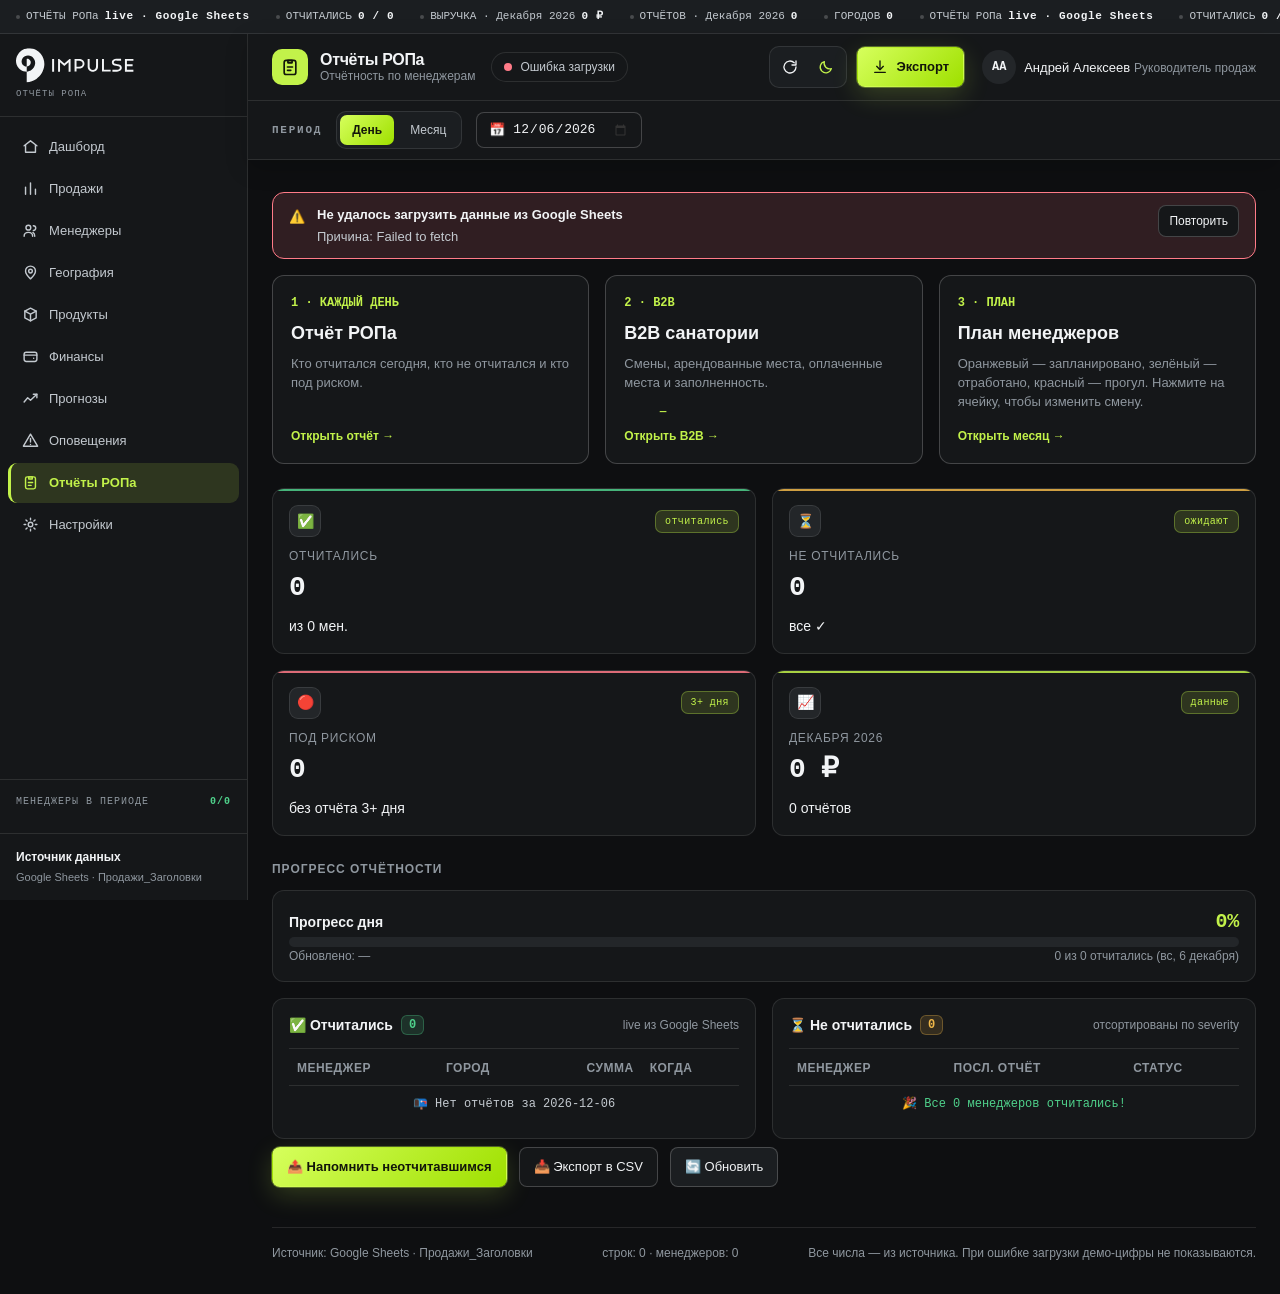
==== commit f4c94999: "Plan API: новый VPS 62.192.137.236 (dashboard planning)" ====
--- a/daily-report.html
+++ b/daily-report.html
@@ -1,6 +1,7 @@
 <!DOCTYPE html>
 <html lang="ru" data-theme="dark">
 <head>
+<meta name="robots" content="noindex, nofollow">
 <meta charset="UTF-8">
 <meta name="viewport" content="width=device-width, initial-scale=1">
 <meta name="description" content="SalesControl — Отчёты РОПа: контроль отчётности менеджеров, календарь и детализация по дням.">
@@ -615,6 +616,17 @@
 .heatmap__cell--plan-missed{background:var(--neg);color:#fff;font-weight:700}
 .heatmap__cell--removed{background:var(--surface-3);color:var(--txt-3);font-style:italic}
 .heatmap__cell[role="button"]{cursor:pointer;transition:transform .16s var(--ease),border-color .16s var(--ease);min-width:32px;min-height:32px}
+.heatmap__cell--city{background:transparent;color:var(--txt-3);font-size:11px;justify-content:flex-start;padding-left:12px;letter-spacing:.04em;text-transform:uppercase}
+.heatmap__cell--place{background:transparent}
+.heatmap__cell--add{flex:0 0 24px;height:24px;display:flex;align-items:center;justify-content:center;border:1px solid var(--lime);border-radius:6px;color:var(--lime);font-size:15px;font-weight:700;cursor:pointer;background:transparent}
+.heatmap__cell--add:hover,.heatmap__cell--add:focus-visible{background:var(--accent-soft);outline:none}
+.heatmap__cell--assigned{font-size:10px;color:var(--warn);border:1px solid var(--warn);border-radius:4px;padding:0 4px;margin-left:6px;white-space:nowrap}
+.location-list{display:flex;flex-direction:column;gap:8px;margin-top:18px}
+.location-list__row{display:flex;align-items:center;justify-content:space-between;gap:8px;padding:8px 12px;border:1px solid var(--line);border-radius:8px;background:var(--surface-2);font-size:var(--fs-sm)}
+.location-list__row button{min-width:44px;min-height:44px;border:1px solid var(--line-strong);border-radius:8px;background:var(--surface);color:var(--neg);cursor:pointer}
+.location-list__empty{color:var(--txt-3);font-size:var(--fs-sm)}
+.plan-modal__dialog select{margin-bottom:12px}
+.plan-modal__dialog select:last-of-type{margin-bottom:0}
 .heatmap__cell[role="button"]:hover,.heatmap__cell[role="button"]:focus-visible{transform:translateY(-2px);border:1px solid var(--lime);outline:none}
 .plan-source-status{font-size:var(--fs-xs);color:var(--txt-3);margin-left:auto}
 .plan-source-status--error{color:var(--neg)}
@@ -967,6 +979,24 @@
           </section>
         </div>
 
+        <div class="plan-modal" id="location-modal" hidden aria-hidden="true">
+          <div class="plan-modal__backdrop" data-close-location></div>
+          <section class="plan-modal__dialog" role="dialog" aria-modal="true" aria-labelledby="location-modal-title">
+            <h2 id="location-modal-title">Локации менеджера</h2>
+            <p class="plan-modal__context"><span id="location-manager"></span></p>
+            <label for="location-city">Город</label>
+            <select id="location-city"></select>
+            <label for="location-terminal">Точка</label>
+            <select id="location-terminal"></select>
+            <p class="plan-modal__error" id="location-error" role="alert" hidden></p>
+            <div class="plan-modal__actions">
+              <button type="button" id="location-cancel">Отмена</button>
+              <button type="button" id="location-add" class="btn--primary">Добавить</button>
+            </div>
+            <div class="location-list" id="location-list"></div>
+          </section>
+        </div>
+
         <section id="view-b2b" style="display:none">
           <div class="report-table__header" style="margin-bottom:var(--sp-4)">
             <div><div class="report-table__title">B2B · выработка смен санатория</div><div class="report-table__hint">Заполненность оплаченных арендованных мест</div></div>
@@ -1002,11 +1032,86 @@
 </div>
 
 <script>
+/* Location sub-rows for the month heatmap. Pure functions; no DOM, no network. */
+const LOCATION_NO_CITY = 'Без города';
+const LOCATION_NO_TERMINAL = 'Без точки';
+
+function locationKey(value, fallback) {
+  const text = String(value == null ? '' : value).trim();
+  return text || fallback;
+}
+
+function buildLocationIndex(rawRows, month, managers) {
+  const prefix = String(month) + '-';
+  const names = Array.isArray(managers) ? managers.slice() : [];
+  const byManager = new Map(names.map(name => [name, new Map()]));
+  for (const row of Array.isArray(rawRows) ? rawRows : []) {
+    if (!row || !row.manager || !String(row.dateISO || '').startsWith(prefix)) continue;
+    if (!byManager.has(row.manager)) byManager.set(row.manager, new Map());
+    const cities = byManager.get(row.manager);
+    const city = locationKey(row.city, LOCATION_NO_CITY);
+    const terminal = locationKey(row.terminal, LOCATION_NO_TERMINAL);
+    if (!cities.has(city)) cities.set(city, new Map());
+    const terminals = cities.get(city);
+    if (!terminals.has(terminal)) terminals.set(terminal, { dates: new Set(), count: 0 });
+    const place = terminals.get(terminal);
+    place.dates.add(row.dateISO);
+    place.count += 1;
+  }
+  const sortRu = (a, b) => String(a).localeCompare(String(b), 'ru');
+  return Array.from(byManager.entries()).map(([manager, cities]) => ({
+    manager,
+    cities: Array.from(cities.entries())
+      .sort((a, b) => sortRu(a[0], b[0]))
+      .map(([city, terminals]) => ({
+        city,
+        terminals: Array.from(terminals.entries())
+          .sort((a, b) => sortRu(a[0], b[0]))
+          .map(([terminal, place]) => ({ terminal, dates: Array.from(place.dates).sort(), count: place.count })),
+      })),
+  }));
+}
+
+function mergeAssignedLocations(index, assignments) {
+  const result = (Array.isArray(index) ? index : []).map(entry => ({
+    manager: entry.manager,
+    cities: entry.cities.map(group => ({
+      city: group.city,
+      terminals: group.terminals.map(place => ({
+        terminal: place.terminal,
+        dates: place.dates.slice(),
+        count: place.count || 0,
+        assigned: Boolean(place.assigned),
+      })),
+    })),
+  }));
+  const byManager = new Map(result.map(entry => [entry.manager, entry]));
+  const sortRu = (a, b) => String(a).localeCompare(String(b), 'ru');
+  for (const item of Array.isArray(assignments) ? assignments : []) {
+    const manager = String(item && item.manager || '').trim();
+    const city = String(item && item.city || '').trim();
+    const terminal = String(item && item.terminal || '').trim();
+    if (!manager || !city || !terminal) continue;
+    let entry = byManager.get(manager);
+    if (!entry) { entry = { manager, cities: [] }; byManager.set(manager, entry); result.push(entry); }
+    let group = entry.cities.find(c => c.city === city);
+    if (!group) { group = { city, terminals: [] }; entry.cities.push(group); entry.cities.sort((a, b) => sortRu(a.city, b.city)); }
+    let place = group.terminals.find(t => t.terminal === terminal);
+    if (!place) { place = { terminal, dates: [], count: 0, assigned: false }; group.terminals.push(place); group.terminals.sort((a, b) => sortRu(a.terminal, b.terminal)); }
+    place.assigned = true;
+  }
+  return result;
+}
+
+if (typeof module !== 'undefined' && module.exports) {
+  module.exports = { buildLocationIndex, mergeAssignedLocations, LOCATION_NO_CITY, LOCATION_NO_TERMINAL };
+}
+
 /* ============================================================
    SalesControl — shared VPS plan editor
    The monthly plan is shared state. Google Sheets remains facts-only.
    ============================================================ */
-const PLAN_API_BASE = (typeof window !== 'undefined' && window.B2B_PLAN_API_URL) || 'https://109-69-22-112.nip.io/plan-api';
+const PLAN_API_BASE = (typeof window !== 'undefined' && window.B2B_PLAN_API_URL) || 'https://62-192-137-236.nip.io/plan-api';
 const PLAN_API_TIMEOUT_MS = 15000;
 const PLAN_SYNC_INTERVAL_MS = 15000;
 const PLAN_UNSPECIFIED = 'Не указан';
@@ -1015,7 +1120,8 @@
   loaded: false,
   error: null,
   plan: [],
-  reference: { managers: [], sanatoria: [] },
+  locations: [],
+  reference: { managers: [], sanatoria: [], terminals: [] },
   updatedAt: null,
   syncTimer: null,
   modal: null,
@@ -1052,10 +1158,36 @@
   const managers = Array.from(new Set((Array.isArray(source.managers) ? source.managers : []).map(x => String(x || '').trim()).filter(Boolean)));
   const sanatoria = Array.from(new Set((Array.isArray(source.sanatoria) ? source.sanatoria : []).map(x => String(x || '').trim()).filter(Boolean)));
   if (!sanatoria.includes(PLAN_UNSPECIFIED)) sanatoria.push(PLAN_UNSPECIFIED);
+  const terminals = (Array.isArray(source.terminals) ? source.terminals : [])
+    .filter(t => t && t.name && t.city)
+    .map(t => ({ name: String(t.name).trim(), city: String(t.city).trim() }));
   return {
     managers: planSort(managers.map(name => ({ name })), 'name').map(x => x.name),
     sanatoria: planSort(sanatoria.map(name => ({ name })), 'name').map(x => x.name),
+    terminals: terminals.sort((a, b) => a.city.localeCompare(b.city, 'ru') || a.name.localeCompare(b.name, 'ru')),
   };
+}
+
+function locationCities() {
+  return Array.from(new Set(planEditorState.reference.terminals.map(t => t.city))).sort((a, b) => a.localeCompare(b, 'ru'));
+}
+
+function locationTerminalsFor(city) {
+  return planEditorState.reference.terminals.filter(t => t.city === city).map(t => t.name);
+}
+
+function assignedLocationsFor(manager) {
+  return planEditorState.locations.filter(item => item.manager === manager);
+}
+
+async function loadLocations() {
+  try {
+    const payload = await planRequest('/api/plan/locations');
+    planEditorState.locations = Array.isArray(payload.locations) ? payload.locations : [];
+    return true;
+  } catch (error) {
+    return false;
+  }
 }
 
 function moscowDateKey(now) {
@@ -1095,6 +1227,22 @@
 
 function planCellState(date, manager, now = new Date()) {
   return resolvePlanCell(planEntryFor(date, manager), planHasReport(date, manager), date, now);
+}
+
+function planEntryCompleted(planEntry) {
+  return Boolean(planEntry && planEntry.status === 'completed');
+}
+
+function managerPlanOnlyState(planEntry, isoDate, now = new Date()) {
+  return resolvePlanCell(planEntry, false, isoDate, now);
+}
+
+function terminalPlanState(planEntry, terminalName, hasTerminalReport, isoDate, now = new Date()) {
+  if (hasTerminalReport || planEntryCompleted(planEntry)) return 'completed';
+  if (planEntry && planEntry.sanatorium === terminalName) {
+    return managerPlanOnlyState(planEntry, isoDate, now);
+  }
+  return 'empty';
 }
 
 async function planRequest(path, options = {}) {
@@ -1154,7 +1302,8 @@
   planEditorState.syncTimer = setInterval(async () => {
     if (document.visibilityState !== 'visible') return;
     const changed = await loadPlanApi();
-    if (changed && state.currentView === 'month') renderMonth();
+    const locChanged = await loadLocations();
+    if ((changed || locChanged) && state.currentView === 'month') renderMonth();
   }, PLAN_SYNC_INTERVAL_MS);
 }
 
@@ -1232,7 +1381,8 @@
   planEditorState.originCell = originCell || null;
   document.getElementById('plan-manager').textContent = manager;
   document.getElementById('plan-date').textContent = formatDateHuman(date);
-  fillPlanSanatoria(entry ? entry.sanatorium : PLAN_UNSPECIFIED);
+  const cellTerminal = originCell && originCell.dataset ? originCell.dataset.heatmapTerminal : null;
+  fillPlanSanatoria(entry ? entry.sanatorium : (cellTerminal || PLAN_UNSPECIFIED));
   setPlanStatus(entry ? entry.status : 'planned');
   const deleteButton = document.getElementById('plan-delete');
   if (deleteButton) {
@@ -1305,6 +1455,134 @@
   }
 }
 
+function setLocationError(message) {
+  const error = document.getElementById('location-error');
+  if (error) {
+    error.textContent = message || '';
+    error.hidden = !message;
+  }
+  planEditorState.saving = false;
+}
+
+function refreshLocationTerminals() {
+  const city = document.getElementById('location-city').value;
+  const select = document.getElementById('location-terminal');
+  const values = locationTerminalsFor(city);
+  select.innerHTML = values.map(name => '<option value="' + esc(name) + '">' + esc(name) + '</option>').join('');
+  document.getElementById('location-add').disabled = !values.length;
+}
+
+function refreshLocationList(manager) {
+  const host = document.getElementById('location-list');
+  if (!host) return;
+  const items = assignedLocationsFor(manager);
+  host.innerHTML = items.length
+    ? items.map(item => '<div class="location-list__row"><span>' + esc(item.city) + ' · ' + esc(item.terminal) + '</span>' +
+      '<button type="button" data-delete-location="' + esc(item.city) + '|' + esc(item.terminal) + '">✕</button></div>').join('')
+    : '<div class="location-list__empty">Нет закреплённых локаций</div>';
+  host.querySelectorAll('[data-delete-location]').forEach(button => {
+    button.addEventListener('click', () => {
+      const sep = button.dataset.deleteLocation.indexOf('|');
+      deleteLocationPin(manager, button.dataset.deleteLocation.slice(0, sep), button.dataset.deleteLocation.slice(sep + 1), button);
+    });
+  });
+}
+
+function openLocationEditor(manager) {
+  const modal = document.getElementById('location-modal');
+  if (!modal) return;
+  planEditorState.originCell = null;
+  document.getElementById('location-manager').textContent = manager;
+  const citySelect = document.getElementById('location-city');
+  const cities = locationCities();
+  citySelect.innerHTML = cities.map(name => '<option value="' + esc(name) + '">' + esc(name) + '</option>').join('');
+  if (!cities.length) {
+    setLocationError('Справочник локаций недоступен. Проверьте соединение с VPS.');
+    document.getElementById('location-add').disabled = true;
+  } else {
+    setLocationError('');
+    refreshLocationTerminals();
+  }
+  refreshLocationList(manager);
+  modal.hidden = false;
+  modal.setAttribute('aria-hidden', 'false');
+  document.body.classList.add('plan-modal-open');
+  citySelect.focus();
+}
+
+function closeLocationEditor() {
+  const modal = document.getElementById('location-modal');
+  if (!modal) return;
+  modal.hidden = true;
+  modal.setAttribute('aria-hidden', 'true');
+  document.body.classList.remove('plan-modal-open');
+  planEditorState.saving = false;
+}
+
+async function saveLocation() {
+  if (planEditorState.saving) return;
+  const manager = document.getElementById('location-manager').textContent.trim();
+  const city = document.getElementById('location-city').value;
+  const terminal = document.getElementById('location-terminal').value;
+  if (!manager || !city || !terminal) return setLocationError('Выберите город и точку.');
+  planEditorState.saving = true;
+  setLocationError('');
+  try {
+    const payload = await planRequest('/api/plan/locations', {
+      method: 'PUT',
+      body: { manager, city, terminal },
+    });
+    planEditorState.locations = Array.isArray(payload.locations) ? payload.locations : [];
+    refreshLocationList(manager);
+    if (state.currentView === 'month') renderMonth();
+    showToast('Локация закреплена');
+  } catch (error) {
+    setLocationError(error.message || 'Не удалось сохранить локацию');
+    showToast('Не удалось сохранить. Повторите', true);
+  } finally {
+    planEditorState.saving = false;
+  }
+}
+
+async function deleteLocationPin(manager, city, terminal, button) {
+  if (planEditorState.saving) return;
+  if (!button || button.dataset.confirmed !== 'true') {
+    if (button) { button.dataset.confirmed = 'true'; button.textContent = 'Точно?'; }
+    return;
+  }
+  planEditorState.saving = true;
+  button.disabled = true;
+  try {
+    const payload = await planRequest('/api/plan/locations', {
+      method: 'DELETE',
+      body: { manager, city, terminal },
+    });
+    planEditorState.locations = Array.isArray(payload.locations) ? payload.locations : [];
+    refreshLocationList(manager);
+    if (state.currentView === 'month') renderMonth();
+    showToast('Локация удалена');
+  } catch (error) {
+    setLocationError(error.message || 'Не удалось удалить локацию');
+    showToast('Не удалось удалить. Повторите', true);
+  } finally {
+    planEditorState.saving = false;
+    button.disabled = false;
+  }
+}
+
+function initLocationEditor() {
+  const modal = document.getElementById('location-modal');
+  if (!modal || modal.dataset.initialized) return;
+  modal.dataset.initialized = 'true';
+  document.getElementById('location-city').addEventListener('change', refreshLocationTerminals);
+  document.getElementById('location-add').addEventListener('click', saveLocation);
+  document.getElementById('location-cancel').addEventListener('click', closeLocationEditor);
+  modal.querySelector('[data-close-location]').addEventListener('click', closeLocationEditor);
+  document.addEventListener('keydown', event => {
+    if (event.key === 'Escape' && !modal.hidden) closeLocationEditor();
+  });
+}
+
 function initPlanEditor() {
   if (planEditorState.initialized) return;
   planEditorState.initialized = true;
@@ -1328,6 +1606,9 @@
     normalizePlanApi,
     normalizePlanReference,
     resolvePlanCell,
+    planEntryCompleted,
+    managerPlanOnlyState,
+    terminalPlanState,
   };
 }
 
@@ -1344,7 +1625,7 @@
 
 const MASTER_MANAGERS = [
   'Аксененко Е.', 'Алейников В.', 'Богданчикова М.',
-  'Гаранина Н.', 'Гнездилова Е.', 'Гузеева Н.', 'Дадилова И.',
+  'Гаранина Н.', 'Гнездилова Е.', 'Дадилова И.',
   'Дашивец П.', 'Долгина М.', 'Иванова Т.',
   'Кичева В.', 'Кияева Н.', 'Котова В.',
   'Лунга Т.', 'Прохорова А.',
@@ -1355,7 +1636,7 @@
 // Бывшие менеджеры (больше не работают) — записи исключаются из данных и списков.
 const EXCLUDED_MANAGERS = new Set([
   'Игнатьева О.', 'Демиденко А.', 'Переверзев О.', 'Нагиева Э.', 'Битнерова С.',
-  'Арсланова Л.', 'Рябков Н.'
+  'Арсланова Л.', 'Рябков Н.', 'Гузеева Н.'
 ]);
 
 const PALETTE = ['#7c3aed', '#2563eb', '#10b981', '#f59e0b', '#ef4444',
@@ -1407,6 +1688,13 @@
 
 // План хранится на VPS. Google Sheets ниже остаётся только источником фактов.
 const b2bState = { data: null, loaded: false, error: null, month: '2026-09', plan: [], planSyncTimer: null, planApiAvailable: false, planUpdatedAt: null };
+// Раскрытые менеджеры в month heatmap (аккордеон локаций, только текущая вкладка).
+const expandedManagers = new Set();
+function toggleManagerLocations(manager) {
+  if (expandedManagers.has(manager)) expandedManagers.delete(manager);
+  else expandedManagers.add(manager);
+  if (state.currentView === 'month') renderMonth();
+}
 function b2bPlanOverride(date, manager) {
   return b2bState.plan.find(x => x.date === date && x.manager === manager) || null;
 }
@@ -1795,6 +2083,36 @@
   return 'planned';
 }
 
+function monthCellVisual(iso, m, terminalDates, isWeekend, isFuture, terminalName) {
+  const s = state.managerStats[m] || {};
+  const hasReport = Boolean(s.perDayCount && s.perDayCount[iso]);
+  const planEntry = b2bPlanOverride(iso, m);
+  const cellState = planCellState(iso, m);
+  let shown = cellState;
+  if (terminalDates) {
+    shown = terminalPlanState(planEntry, terminalName, terminalDates.has(iso), iso);
+  }
+  let cls = 'heatmap__cell';
+  let status = 'Нет активности';
+  let content = '';
+  if (shown === 'completed') {
+    cls += ' heatmap__cell--plan-done'; status = planStatusText(shown); content = '✓';
+  } else if (shown === 'missed') {
+    cls += ' heatmap__cell--plan-missed'; status = planStatusText(shown); content = '✗';
+  } else if (shown === 'planned') {
+    cls += ' heatmap__cell--plan'; status = planStatusText(shown); content = '◉';
+  } else if (hasReport && !terminalDates) {
+    cls += ' heatmap__cell--reported'; status = 'Есть отчёт'; content = '✓';
+  } else if (isWeekend) {
+    cls += ' heatmap__cell--weekend'; status = 'Выходной'; content = '·';
+  } else if (isFuture) {
+    cls += ' heatmap__cell--inactive'; status = 'Будущая дата'; content = '·';
+  } else {
+    status = 'Нет плана и отчёта';
+  }
+  return { cls, status, content };
+}
+
 function renderMonth() {
   const month = state.currentMonth || moscowDateKey(new Date()).slice(0, 7);
   const [year, monthNum] = month.split('-').map(Number);
@@ -1819,41 +2137,52 @@
     const isWeekend = wd === 0 || wd === 6;
     html += `<div class="heatmap__cell heatmap__cell--day-num ${isWeekend ? 'heatmap__cell--weekend' : ''}">${d}</div>`;
   }
+  const locationIndex = mergeAssignedLocations(buildLocationIndex(state.rawRows, month, planningManagers()), planEditorState.locations);
+  const locationsByManager = Object.fromEntries(locationIndex.map(entry => [entry.manager, entry.cities]));
   for (const m of planningManagers()) {
     const s = state.managerStats[m] || {};
-    html += `<div class="heatmap__cell heatmap__cell--name">
+    const cities = locationsByManager[m] || [];
+    const expanded = expandedManagers.has(m);
+    const chevron = cities.length ? `<span style="color:var(--txt-3);font-size:11px">${expanded ? '▼' : '▶'}</span>` : '';
+    const nameAttrs = cities.length
+      ? ` role="button" tabindex="0" aria-expanded="${expanded}" data-expand-manager="${esc(m)}" aria-label="${esc(m + ': ' + (expanded ? 'свернуть локации' : 'показать локации'))}" style="cursor:pointer"`
+      : '';
+    html += `<div class="heatmap__cell heatmap__cell--name heatmap__cell--manager"${nameAttrs}>
+      <span class="heatmap__cell--add" role="button" tabindex="0" data-add-location="${esc(m)}" aria-label="Добавить локацию: ${esc(m)}" title="Добавить локацию">+</span>
       <span class="avatar" style="background:${esc(colorFor(m))};color:#fff">${esc(initials(m))}</span>
       <span style="overflow:hidden;text-overflow:ellipsis;white-space:nowrap">${esc(m)}</span>
+      ${chevron}
       <span style="margin-left:auto;color:var(--txt-3);font-size:11px">${s.totalReports || 0}</span>
     </div>`;
     for (let d = 1; d <= daysInMonth; d++) {
       const iso = `${year}-${String(monthNum).padStart(2, '0')}-${String(d).padStart(2, '0')}`;
-      const hasReport = s.perDayCount && s.perDayCount[iso];
       const wd = new Date(year, monthNum - 1, d).getDay();
       const isWeekend = wd === 0 || wd === 6;
       const isFuture = iso > moscowDateKey(new Date());
-      let cls = 'heatmap__cell';
-      let status = 'Нет активности';
-      let content = '';
-      const planItem = b2bPlanOverride(iso, m);
-      const cellState = planCellState(iso, m);
-      if (cellState === 'completed') {
-        cls += ' heatmap__cell--plan-done'; status = planStatusText(cellState); content = '✓';
-      } else if (cellState === 'missed') {
-        cls += ' heatmap__cell--plan-missed'; status = planStatusText(cellState); content = '✗';
-      } else if (cellState === 'planned') {
-        cls += ' heatmap__cell--plan'; status = planStatusText(cellState); content = '◉';
-      } else if (hasReport) {
-        cls += ' heatmap__cell--reported'; status = 'Есть отчёт'; content = '✓';
-      } else if (isWeekend) {
-        cls += ' heatmap__cell--weekend'; status = 'Выходной'; content = '·';
-      } else if (isFuture) {
-        cls += ' heatmap__cell--inactive'; status = 'Будущая дата'; content = '·';
-      } else {
-        status = 'Нет плана и отчёта';
+      const v = monthCellVisual(iso, m, null, isWeekend, isFuture);
+      const attrs = ` data-heatmap-date="${esc(iso)}" data-heatmap-manager="${esc(m)}" data-heatmap-status="${esc(v.status)}" aria-label="${esc(m + ', ' + formatDateHuman(iso) + ': ' + v.status)}" role="button" tabindex="0"`;
+      html += `<div class="${esc(v.cls)}"${attrs}>${v.content}</div>`;
+    }
+    for (const cityGroup of (expanded ? locationsByManager[m] || [] : [])) {
+      html += `<div class="heatmap__cell heatmap__cell--city" style="grid-column:1/-1">${esc(cityGroup.city)}</div>`;
+      for (const place of cityGroup.terminals) {
+        html += `<div class="heatmap__cell heatmap__cell--name heatmap__cell--place">
+          <span style="overflow:hidden;text-overflow:ellipsis;white-space:nowrap;padding-left:18px">${esc(place.terminal)}</span>
+          ${place.assigned ? '<span class="heatmap__cell--assigned">назначена</span>' : ''}
+          <span style="margin-left:auto;color:var(--txt-3);font-size:11px">${place.count}</span>
+        </div>`;
+        const dateSet = new Set(place.dates);
+        for (let d = 1; d <= daysInMonth; d++) {
+          const iso = `${year}-${String(monthNum).padStart(2, '0')}-${String(d).padStart(2, '0')}`;
+          const wd = new Date(year, monthNum - 1, d).getDay();
+          const isWeekend = wd === 0 || wd === 6;
+          const isFuture = iso > moscowDateKey(new Date());
+          const v = monthCellVisual(iso, m, dateSet, isWeekend, isFuture, place.terminal);
+          const label = `${m}, ${place.terminal} (${cityGroup.city}), ${formatDateHuman(iso)}: ${v.status}`;
+          const attrs = ` data-heatmap-date="${esc(iso)}" data-heatmap-manager="${esc(m)}" data-heatmap-city="${esc(cityGroup.city)}" data-heatmap-terminal="${esc(place.terminal)}" data-heatmap-status="${esc(v.status)}" aria-label="${esc(label)}" role="button" tabindex="0"`;
+          html += `<div class="${esc(v.cls)}"${attrs}>${v.content}</div>`;
+        }
       }
-      const attrs = ` data-heatmap-date="${esc(iso)}" data-heatmap-manager="${esc(m)}" data-heatmap-status="${esc(status)}" aria-label="${esc(m + ', ' + formatDateHuman(iso) + ': ' + status)}" role="button" tabindex="0"`;
-      html += `<div class="${esc(cls)}"${attrs}>${content}</div>`;
     }
   }
   html += '</div>';
@@ -1873,6 +2202,7 @@
     if (!tip) return;
     tip.innerHTML = '<div class="heatmap-tip__date">' + esc(formatDateHuman(cell.dataset.heatmapDate)) + '</div>' +
       '<div class="heatmap-tip__manager">' + esc(cell.dataset.heatmapManager) + '</div>' +
+      (cell.dataset.heatmapTerminal ? '<div class="heatmap-tip__manager">' + esc(cell.dataset.heatmapCity + ' · ' + cell.dataset.heatmapTerminal) + '</div>' : '') +
       '<div class="heatmap-tip__status">' + esc(cell.dataset.heatmapStatus) + '</div>';
     tip.dataset.on = '1';
     const rect = cell.getBoundingClientRect();
@@ -1882,6 +2212,18 @@
     tip.style.top = Math.max(8, top) + 'px';
   };
   const hideTip = () => { if (tip) tip.dataset.on = '0'; };
+  host.querySelectorAll('[data-expand-manager]').forEach(cell => {
+    cell.addEventListener('click', () => toggleManagerLocations(cell.dataset.expandManager));
+    cell.addEventListener('keydown', (event) => {
+      if (event.key === 'Enter' || event.key === ' ') { event.preventDefault(); toggleManagerLocations(cell.dataset.expandManager); }
+    });
+  });
+  host.querySelectorAll('[data-add-location]').forEach(button => {
+    button.addEventListener('click', (event) => { event.stopPropagation(); openLocationEditor(button.dataset.addLocation); });
+    button.addEventListener('keydown', (event) => {
+      if (event.key === 'Enter' || event.key === ' ') { event.preventDefault(); event.stopPropagation(); openLocationEditor(button.dataset.addLocation); }
+    });
+  });
   host.querySelectorAll('[data-heatmap-date]').forEach(cell => {
     cell.addEventListener('mouseenter', () => showTip(cell));
     cell.addEventListener('mouseleave', hideTip);
@@ -2069,10 +2411,14 @@
   });
 
   initPlanEditor();
+  initLocationEditor();
   loadPlanApi().then(() => {
     if (state.currentView === 'month') renderMonth();
     startPlanApiSync();
   });
+  loadLocations().then(() => {
+    if (state.currentView === 'month') renderMonth();
+  });
   refreshData();
   loadB2B();
   startAutoRefresh();
